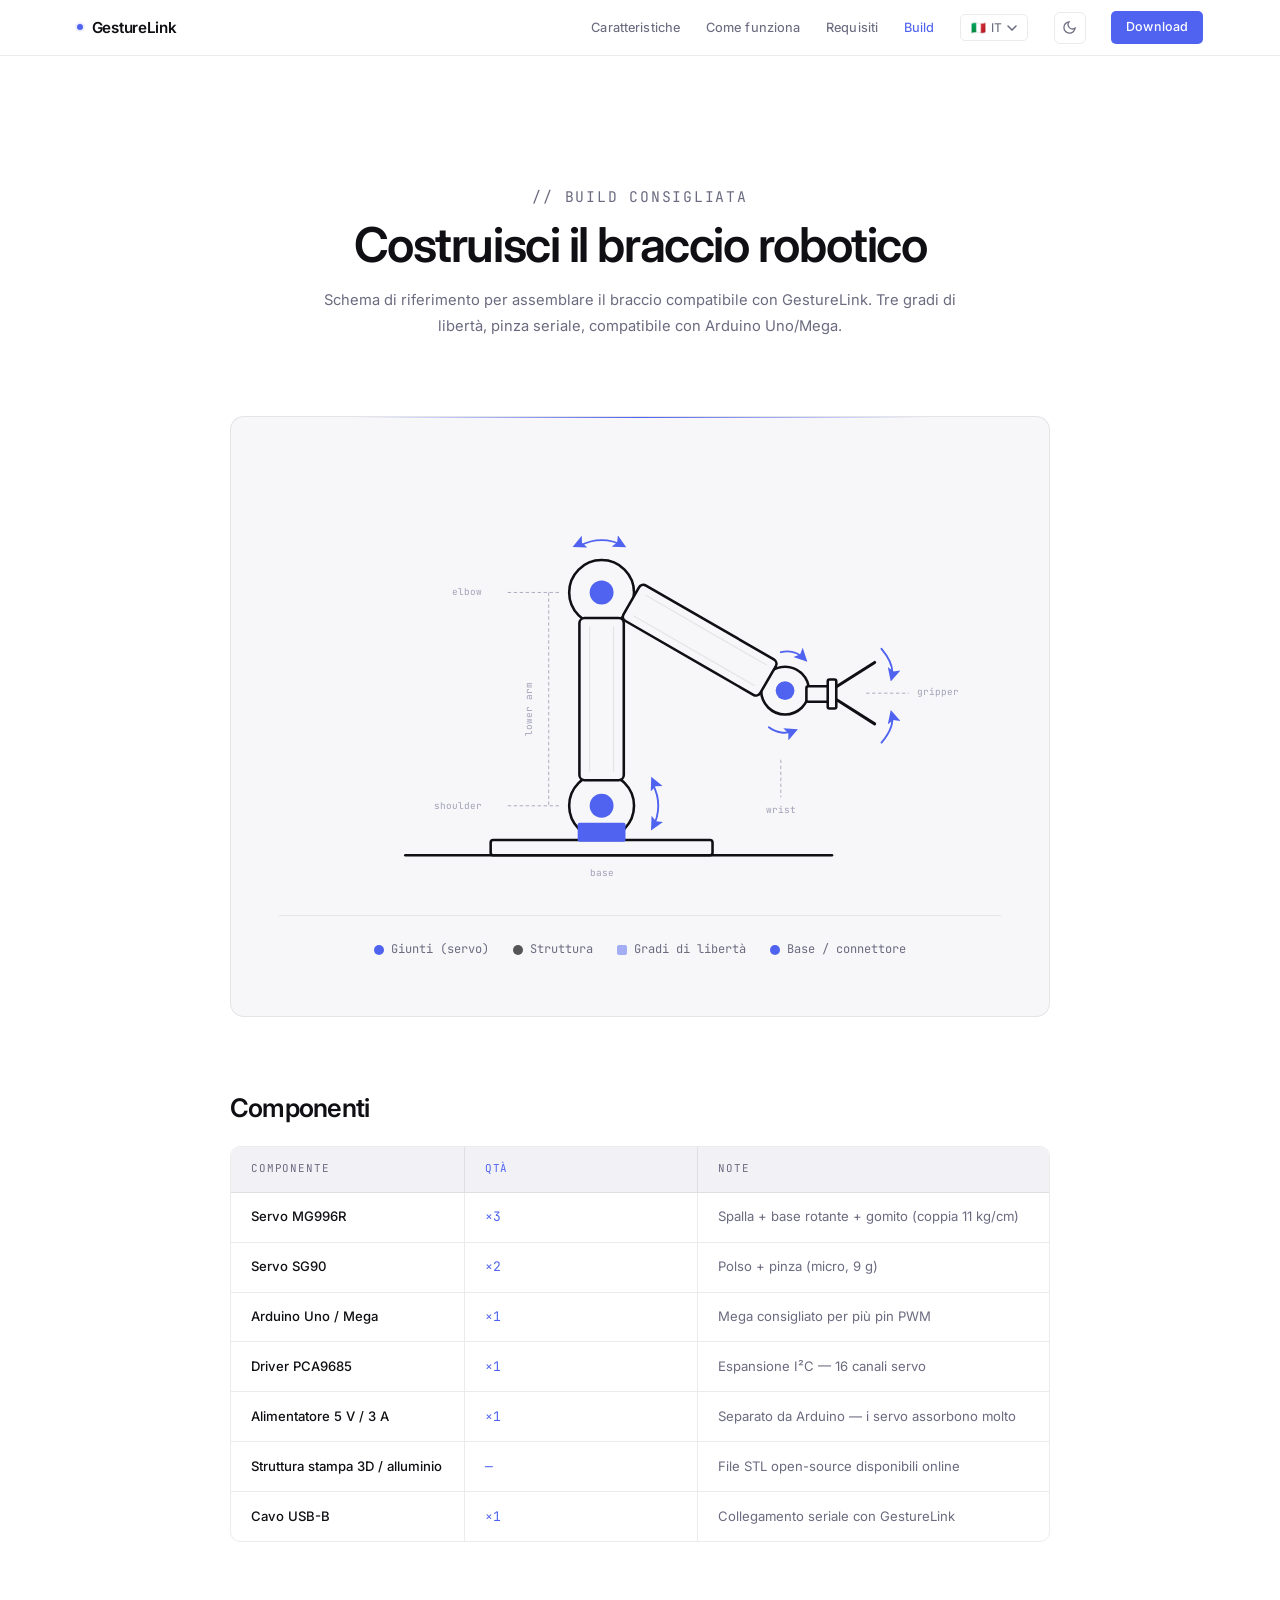
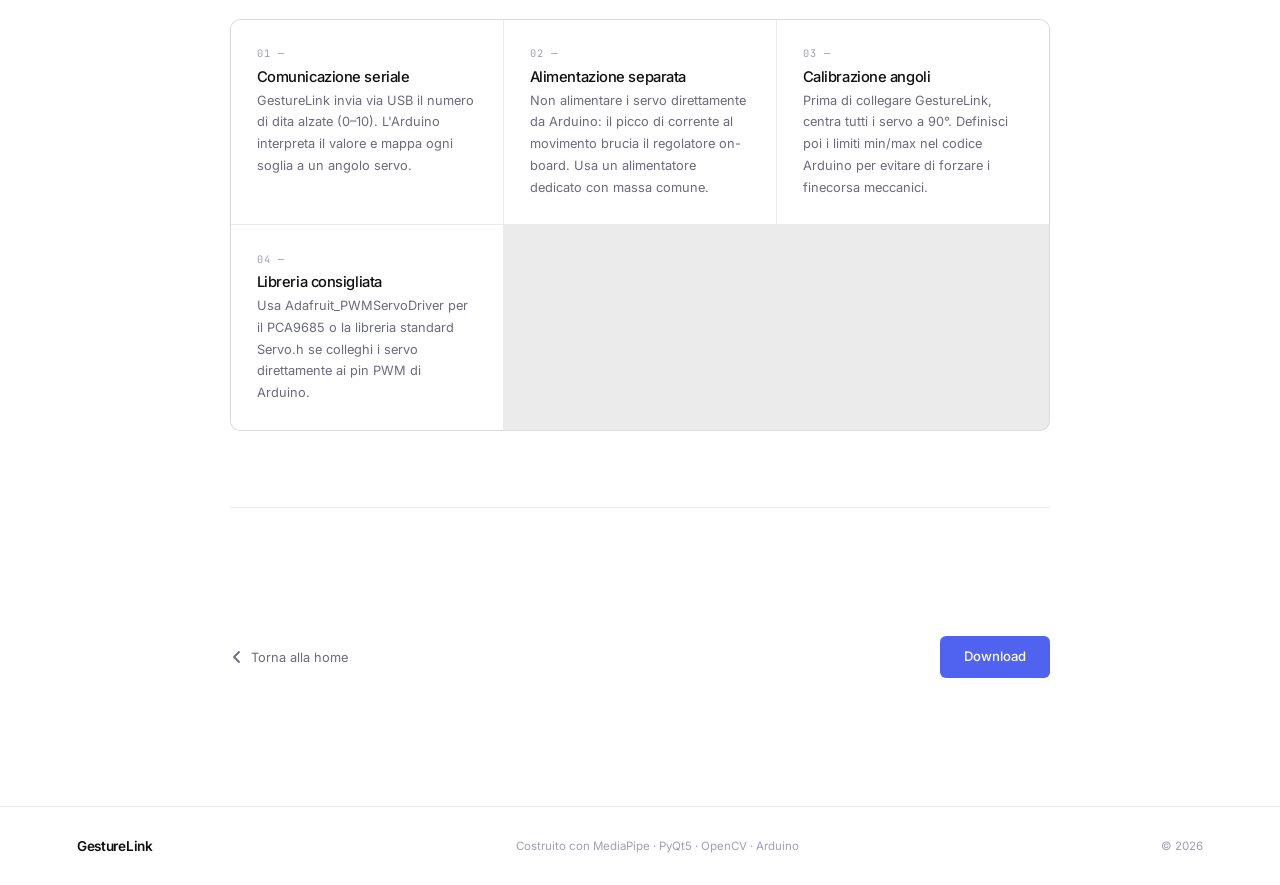
==== build.html @ c95e3bbd ""Build" section added Added a new "Build" section where you can find the recommended build for the r" ====
<!DOCTYPE html>
<html lang="it">

<head>
    <meta charset="UTF-8">
    <meta name="viewport" content="width=device-width, initial-scale=1.0">
    <title>GestureLink — Build</title>
    <link rel="preconnect" href="https://fonts.googleapis.com">
    <link
        href="https://fonts.googleapis.com/css2?family=Inter:wght@400;450;500;600&family=JetBrains+Mono:wght@300;400&display=swap"
        rel="stylesheet">
    <link rel="stylesheet" href="style.css">
    <style>
        /* ── BUILD PAGE EXTRAS ───────────────────────────────────── */
        .build-hero {
            min-height: calc(100svh - 56px);
            margin-top: 56px;
            padding: var(--sy) var(--px);
            display: flex;
            flex-direction: column;
            align-items: center;
            gap: clamp(3rem, 6vw, 5rem);
        }

        .build-header {
            text-align: center;
            max-width: 640px;
        }

        .build-header .section-label {
            margin-bottom: .6rem;
        }

        .build-header h1 {
            font-size: clamp(1.9rem, 4vw, 3rem);
            margin-bottom: 1rem;
            animation: up .6s ease both;
        }

        .build-header p {
            font-size: clamp(.82rem, 1.6vw, .92rem);
            color: var(--text-2);
            animation: up .6s .1s ease both;
        }

        /* ── DIAGRAM WRAPPER ────────────────────────────────────── */
        .diagram-wrap {
            width: 100%;
            max-width: 820px;
            border: 1px solid var(--line);
            border-radius: 14px;
            background: var(--bg-raised);
            padding: clamp(2rem, 5vw, 3.5rem) clamp(1.5rem, 4vw, 3rem);
            display: flex;
            flex-direction: column;
            align-items: center;
            gap: 2rem;
            animation: up .6s .15s ease both;
            transition: background .25s ease, border-color .25s ease;
            position: relative;
            overflow: hidden;
        }

        .diagram-wrap::before {
            content: '';
            position: absolute;
            top: 0;
            left: 15%;
            right: 15%;
            height: 1px;
            background: linear-gradient(90deg, transparent, var(--accent), transparent);
        }

        .diagram-wrap svg {
            width: 100%;
            max-width: 640px;
            height: auto;
        }

        /* ── LEGEND ─────────────────────────────────────────────── */
        .legend {
            display: flex;
            flex-wrap: wrap;
            justify-content: center;
            gap: .6rem 1.5rem;
            padding-top: 1.5rem;
            border-top: 1px solid var(--line);
            width: 100%;
        }

        .legend-item {
            display: flex;
            align-items: center;
            gap: 7px;
            font-size: .75rem;
            color: var(--text-2);
            font-family: var(--mono);
        }

        .legend-dot {
            width: 10px;
            height: 10px;
            border-radius: 50%;
            flex-shrink: 0;
        }

        /* ── SPECS TABLE ────────────────────────────────────────── */
        .build-specs {
            width: 100%;
            max-width: 820px;
            animation: up .6s .25s ease both;
        }

        .build-specs h2 {
            font-size: clamp(1.2rem, 2.5vw, 1.6rem);
            margin-bottom: 1.5rem;
        }

        .build-table {
            width: 100%;
            border: 1px solid var(--line);
            border-radius: 10px;
            overflow: hidden;
        }

        .build-row {
            display: grid;
            grid-template-columns: 1fr 1fr 1.5fr;
            border-bottom: 1px solid var(--line);
            font-size: .82rem;
            transition: background .15s;
        }

        .build-row:last-child {
            border-bottom: none;
        }

        .build-row:hover {
            background: var(--island);
        }

        .build-row.header {
            background: var(--island);
            font-family: var(--mono);
            font-size: .68rem;
            letter-spacing: .08em;
            text-transform: uppercase;
            color: var(--text-3);
        }

        .build-row.header:hover {
            background: var(--island);
        }

        .build-cell {
            padding: .85rem 1.25rem;
            border-right: 1px solid var(--line);
            color: var(--text-2);
        }

        .build-cell:last-child {
            border-right: none;
        }

        .build-cell.part {
            color: var(--text);
            font-weight: 500;
        }

        .build-cell.qty {
            color: var(--accent);
            font-family: var(--mono);
        }

        /* ── NOTES ──────────────────────────────────────────────── */
        .build-notes {
            width: 100%;
            max-width: 820px;
            display: grid;
            grid-template-columns: repeat(auto-fit, minmax(min(100%, 240px), 1fr));
            gap: 1px;
            border: 1px solid var(--line);
            border-radius: 10px;
            overflow: hidden;
            background: var(--line);
            animation: up .6s .35s ease both;
        }

        .note-card {
            background: var(--bg);
            padding: clamp(1.2rem, 3vw, 1.6rem);
            transition: background .18s;
        }

        .note-card:hover {
            background: var(--bg-raised);
        }

        .note-num {
            font-family: var(--mono);
            font-size: .65rem;
            letter-spacing: .1em;
            color: var(--text-3);
            margin-bottom: .4rem;
        }

        .note-card h3 {
            font-size: .92rem;
            font-weight: 500;
            margin-bottom: .3rem;
        }

        .note-card p {
            font-size: .8rem;
            color: var(--text-2);
            line-height: 1.7;
        }

        /* ── BACK LINK ───────────────────────────────────────────── */
        .back-bar {
            width: 100%;
            max-width: 820px;
            padding-top: var(--sy);
            border-top: 1px solid var(--line);
            display: flex;
            justify-content: space-between;
            align-items: center;
            flex-wrap: wrap;
            gap: .75rem;
        }

        .back-link {
            display: inline-flex;
            align-items: center;
            gap: 7px;
            color: var(--text-2);
            text-decoration: none;
            font-size: .8rem;
            transition: color .18s;
        }

        .back-link:hover {
            color: var(--accent);
        }

        @media (max-width: 480px) {
            .build-row {
                grid-template-columns: 1fr 1fr;
            }

            .build-cell.notes {
                display: none;
            }

            .build-row.header .build-cell.notes {
                display: none;
            }
        }
    </style>
</head>

<body>

    <!-- NAV (identica all'index) -->
    <nav>
        <a href="index.html" class="nav-logo">
            <span class="dot"></span>
            GestureLink
        </a>
        <ul class="nav-links">
            <li class="hide-mobile"><a href="index.html#features" data-i18n="nav_features">Caratteristiche</a></li>
            <li class="hide-mobile"><a href="index.html#how" data-i18n="nav_how">Come funziona</a></li>
            <li class="hide-mobile"><a href="index.html#specs" data-i18n="nav_specs">Requisiti</a></li>
            <li class="hide-mobile"><a href="build.html" class="active-page" data-i18n="nav_build">Build</a></li>
            <li>
                <div class="lang-switcher" id="langSwitcher">
                    <button class="lang-btn" id="langBtn" aria-haspopup="listbox" aria-expanded="false">
                        <span class="lang-flag" id="langFlag">🇮🇹</span>
                        <span class="lang-label" id="langLabel">IT</span>
                        <svg class="lang-chevron" width="10" height="6" viewBox="0 0 10 6" fill="none">
                            <path d="M1 1l4 4 4-4" stroke="currentColor" stroke-width="1.5" stroke-linecap="round" />
                        </svg>
                    </button>
                    <ul class="lang-dropdown" id="langDropdown" role="listbox">
                        <li class="lang-option active" data-lang="it" role="option"><span>🇮🇹</span> Italiano</li>
                        <li class="lang-option" data-lang="en" role="option"><span>🇬🇧</span> English</li>
                    </ul>
                </div>
            </li>
            <li>
                <button class="theme-toggle" id="themeToggle" aria-label="Toggle theme">
                    <svg class="icon-sun" width="15" height="15" viewBox="0 0 24 24" fill="none" stroke="currentColor"
                        stroke-width="2" stroke-linecap="round">
                        <circle cx="12" cy="12" r="4" />
                        <line x1="12" y1="2" x2="12" y2="5" />
                        <line x1="12" y1="19" x2="12" y2="22" />
                        <line x1="4.22" y1="4.22" x2="6.34" y2="6.34" />
                        <line x1="17.66" y1="17.66" x2="19.78" y2="19.78" />
                        <line x1="2" y1="12" x2="5" y2="12" />
                        <line x1="19" y1="12" x2="22" y2="12" />
                        <line x1="4.22" y1="19.78" x2="6.34" y2="17.66" />
                        <line x1="17.66" y1="6.34" x2="19.78" y2="4.22" />
                    </svg>
                    <svg class="icon-moon" width="15" height="15" viewBox="0 0 24 24" fill="none" stroke="currentColor"
                        stroke-width="2" stroke-linecap="round">
                        <path d="M21 12.79A9 9 0 1 1 11.21 3a7 7 0 0 0 9.79 9.79z" />
                    </svg>
                </button>
            </li>
            <li><a href="index.html#download" class="nav-cta" data-i18n="nav_download">Download</a></li>
        </ul>
    </nav>

    <main class="build-hero">

        <!-- HEADER -->
        <div class="build-header reveal">
            <p class="section-label" data-i18n="build_label">// Build consigliata</p>
            <h1 data-i18n="build_title">Costruisci il braccio robotico</h1>
            <p data-i18n="build_sub">Schema di riferimento per assemblare il braccio compatibile con GestureLink. Tre
                gradi di libertà, pinza seriale, compatibile con Arduino Uno/Mega.</p>
        </div>

        <!-- DIAGRAM -->
        <div class="diagram-wrap reveal">

            <!-- SVG del braccio robotico riadattato ai colori del sito -->
            <svg viewBox="0 0 750 480" fill="none" xmlns="http://www.w3.org/2000/svg" aria-label="Schema braccio robotico">

                <!-- Variabili colore via CSS currentColor -->
                <style>
                    .arm-stroke {
                        stroke: var(--text);
                        stroke-width: 3;
                        fill: var(--bg-raised);
                    }

                    .arm-fill {
                        fill: var(--bg);
                    }

                    .joint-fill {
                        fill: var(--accent);
                    }

                    .joint-ring {
                        stroke: var(--text);
                        stroke-width: 3;
                        fill: none;
                    }

                    .arrow-stroke {
                        stroke: var(--accent);
                        stroke-width: 2.2;
                        fill: none;
                        stroke-linecap: round;
                        marker-end: url(#arr);
                    }

                    .base-fill {
                        fill: var(--accent);
                    }

                    .dim-line {
                        stroke: var(--text-3);
                        stroke-width: 1;
                        stroke-dasharray: 4 3;
                    }

                    .dim-label {
                        fill: var(--text-3);
                        font-family: var(--mono, monospace);
                        font-size: 11px;
                    }
                </style>

                <!-- Arrow marker -->
                <defs>
                    <marker id="arr" markerWidth="7" markerHeight="7" refX="5" refY="3.5" orient="auto">
                        <path d="M0,0 L7,3.5 L0,7 L1.5,3.5 Z" fill="var(--accent)" />
                    </marker>
                </defs>

                <!-- ── LOWER JOINT (shoulder) ── -->
                <circle cx="330" cy="390" r="38" class="joint-ring" />
                <circle cx="330" cy="390" r="14" class="joint-fill" />

                 <!-- ── UPPER JOINT (elbow) ── -->
                <circle cx="330" cy="140" r="38" class="joint-ring" />
                <circle cx="330" cy="140" r="14" class="joint-fill" />

                <!-- ── LOWER ARM (vertical) ── -->
                <!-- main body -->
                <rect x="304" y="170" width="52" height="190" rx="6" class="arm-stroke" />
                <!-- inner detail lines -->
                <line x1="316" y1="180" x2="316" y2="350" stroke="var(--line)" stroke-width="1.5" />
                <line x1="344" y1="180" x2="344" y2="350" stroke="var(--line)" stroke-width="1.5" />

                <!-- ── WRIST JOINT ── -->
                <circle cx="545" cy="255" r="28" class="joint-ring" />
                <circle cx="545" cy="255" r="11" class="joint-fill" />

                <!-- ── UPPER ARM (diagonal) ── -->
                <!-- rotated rectangular arm from elbow to wrist -->
                <g transform="rotate(30, 330, 200)">
                    <!-- main body -->
                    <rect x="335" y="115" width="185" height="48" rx="6" class="arm-stroke" />
                    <!-- inner detail lines -->
                    <line x1="346" y1="125" x2="510" y2="125" stroke="var(--line)" stroke-width="1.5" />
                    <line x1="346" y1="153" x2="510" y2="153" stroke="var(--line)" stroke-width="1.5" />
                </g>

                <!-- ── GRIPPER CONNECTOR ── -->
                <rect x="570" y="250" width="32" height="18" rx="2" class="arm-stroke" />
                <!-- grip pivot bar -->
                <rect x="595" y="242" width="10" height="34" rx="2" class="arm-stroke" />

                <!-- ── GRIPPER ── -->
                <!-- top finger -->
                <path d="M606,250 L650,222" stroke="var(--text)" stroke-width="3.5" stroke-linecap="round" fill="none" />
                <!-- bottom finger -->
                <path d="M606,266 L650,294" stroke="var(--text)" stroke-width="3.5" stroke-linecap="round" fill="none" />

                <!-- ── BASE PLATFORM ── -->
                <rect x="200" y="430" width="260" height="18" rx="3" class="arm-stroke" />
                <line x1="100" y1="448" x2="600" y2="448" stroke="var(--text)" stroke-width="3"
                    stroke-linecap="round" />
                <!-- base connector block -->
                <rect x="302" y="410" width="56" height="22" rx="2" class="base-fill" />



                <!-- ── ROTATION ARROWS ── -->
                <!-- shoulder rotation arc -->
                <path d="M305,390 A52,52 0 0,1 355,390" class="arrow-stroke" transform="translate(60,0) rotate(90 330 390)" />
                <path d="M305,388 A52,52 0 0,0 300,390" class="arrow-stroke" transform="translate(60,0) rotate(90 330 390)" />

                <!-- elbow rotation arc -->
                <path d="M305,185 A52,52 0 0,1 355,185" class="arrow-stroke" transform="translate(0,-100)" />
                <path d="M305,183 A52,52 0 0,0 300,185" class="arrow-stroke" transform="translate(0,-100)" />

                <!-- wrist rotation arcs -->
                <path d="M480,260 A30,30 0 0,1 508,268" class="arrow-stroke" transform="translate(60,-50)" />
                <path d="M476,318 A30,30 0 0,0 506,322" class="arrow-stroke" transform="translate(50,-20)" />

                <!-- gripper open/close arrow -->
                <path d="M598,246 Q614,265 610,280" class="arrow-stroke" transform="translate(60,-40)" />
                <path d="M598,346 Q614,327 610,312" class="arrow-stroke" transform="translate(60,-30)" />



                <!-- ── DIMENSION LABELS ── -->
                <!-- lower arm height -->
                <line x1="268" y1="140" x2="268" y2="390" class="dim-line" />
                <text x="270" y="298" class="dim-label" text-anchor="middle" transform="rotate(-90,248,298)">lower arm</text>

                <!-- label: shoulder joint -->
                <line x1="220" y1="390" x2="280" y2="390" class="dim-line" />
                <text x="190" y="394" class="dim-label" text-anchor="end">shoulder</text>

                <!-- label: elbow joint -->
                <line x1="220" y1="140" x2="280" y2="140" class="dim-line" />
                <text x="190" y="143" class="dim-label" text-anchor="end">elbow</text>

                <!-- label: wrist joint -->
                <line x1="540" y1="336" x2="540" y2="380" class="dim-line" />
                <text x="540" y="398" class="dim-label" text-anchor="middle">wrist</text>

                <!-- label: gripper -->
                <line x1="640" y1="258" x2="690" y2="258" class="dim-line" />
                <text x="700" y="260" class="dim-label">gripper</text>

                <!-- label: base -->
                <text x="330" y="472" class="dim-label" text-anchor="middle">base</text>

            </svg>

            <!-- LEGEND -->
            <div class="legend">
                <div class="legend-item">
                    <span class="legend-dot" style="background:var(--accent)"></span>
                    <span data-i18n="leg_joints">Giunti (servo)</span>
                </div>
                <div class="legend-item">
                    <span class="legend-dot" style="background:var(--text); opacity:.7"></span>
                    <span data-i18n="leg_struct">Struttura</span>
                </div>
                <div class="legend-item">
                    <span class="legend-dot" style="background:var(--accent); opacity:.5; border-radius:2px"></span>
                    <span data-i18n="leg_arrows">Gradi di libertà</span>
                </div>
                <div class="legend-item">
                    <span class="legend-dot" style="background:var(--accent)"></span>
                    <span data-i18n="leg_base">Base / connettore</span>
                </div>
            </div>
        </div>

        <!-- COMPONENTS TABLE -->
        <div class="build-specs reveal">
            <h2 data-i18n="bom_title">Componenti</h2>
            <div class="build-table">
                <div class="build-row header">
                    <div class="build-cell" data-i18n="bom_h_part">Componente</div>
                    <div class="build-cell qty" data-i18n="bom_h_qty">Qtà</div>
                    <div class="build-cell notes" data-i18n="bom_h_note">Note</div>
                </div>
                <div class="build-row">
                    <div class="build-cell part" data-i18n="bom_1_p">Servo MG996R</div>
                    <div class="build-cell qty">×3</div>
                    <div class="build-cell notes" data-i18n="bom_1_n">Spalla e base rotante + gomito (coppia 11 kg/cm)</div>
                </div>
                <div class="build-row">
                    <div class="build-cell part" data-i18n="bom_2_p">Servo SG90</div>
                    <div class="build-cell qty">×2</div>
                    <div class="build-cell notes" data-i18n="bom_2_n">Polso + pinza (micro, 9 g)</div>
                </div>
                <div class="build-row">
                    <div class="build-cell part">Arduino Uno / Mega</div>
                    <div class="build-cell qty">×1</div>
                    <div class="build-cell notes" data-i18n="bom_3_n">Mega consigliato per più pin PWM</div>
                </div>
                <div class="build-row">
                    <div class="build-cell part" data-i18n="bom_4_p">Driver PCA9685</div>
                    <div class="build-cell qty">×1</div>
                    <div class="build-cell notes" data-i18n="bom_4_n">Espansione I²C — 16 canali servo</div>
                </div>
                <div class="build-row">
                    <div class="build-cell part" data-i18n="bom_5_p">Alimentatore 5 V / 3 A</div>
                    <div class="build-cell qty">×1</div>
                    <div class="build-cell notes" data-i18n="bom_5_n">Separato da Arduino — i servo assorbono molto
                    </div>
                </div>
                <div class="build-row">
                    <div class="build-cell part" data-i18n="bom_6_p">Struttura stampa 3D / alluminio</div>
                    <div class="build-cell qty">—</div>
                    <div class="build-cell notes" data-i18n="bom_6_n">File STL open-source disponibili online</div>
                </div>
                <div class="build-row">
                    <div class="build-cell part" data-i18n="bom_7_p">Cavo USB-B</div>
                    <div class="build-cell qty">×1</div>
                    <div class="build-cell notes" data-i18n="bom_7_n">Collegamento seriale con GestureLink</div>
                </div>
            </div>
        </div>

        <!-- NOTES CARDS -->
        <div class="build-notes reveal">
            <div class="note-card">
                <div class="note-num">01 —</div>
                <h3 data-i18n="note1_h">Comunicazione seriale</h3>
                <p data-i18n="note1_p">GestureLink invia via USB il numero di dita alzate (0–10). L'Arduino interpreta
                    il valore e mappa ogni soglia a un angolo servo.</p>
            </div>
            <div class="note-card">
                <div class="note-num">02 —</div>
                <h3 data-i18n="note2_h">Alimentazione separata</h3>
                <p data-i18n="note2_p">Non alimentare i servo direttamente da Arduino: il picco di corrente al movimento
                    brucia il regolatore on-board. Usa un alimentatore dedicato con massa comune.</p>
            </div>
            <div class="note-card">
                <div class="note-num">03 —</div>
                <h3 data-i18n="note3_h">Calibrazione angoli</h3>
                <p data-i18n="note3_p">Prima di collegare GestureLink, centra tutti i servo a 90°. Definisci poi i
                    limiti min/max nel codice Arduino per evitare di forzare i finecorsa meccanici.</p>
            </div>
            <div class="note-card">
                <div class="note-num">04 —</div>
                <h3 data-i18n="note4_h">Libreria consigliata</h3>
                <p data-i18n="note4_p">Usa <code>Adafruit_PWMServoDriver</code> per il PCA9685 o la libreria standard
                    <code>Servo.h</code> se colleghi i servo direttamente ai pin PWM di Arduino.</p>
            </div>
        </div>

        <!-- BACK -->
        <div class="back-bar reveal">
            <a href="index.html" class="back-link">
                <svg width="14" height="14" viewBox="0 0 14 14" fill="none">
                    <path d="M9 2L4 7l5 5" stroke="currentColor" stroke-width="1.8" stroke-linecap="round"
                        stroke-linejoin="round" />
                </svg>
                <span data-i18n="back_home">Torna alla home</span>
            </a>
            <a href="index.html#download" class="btn-primary" data-i18n="nav_download">Download</a>
        </div>

    </main>

    <footer>
        <span class="footer-logo">GestureLink</span>
        <p data-i18n="footer_built">Costruito con MediaPipe · PyQt5 · OpenCV · Arduino</p>
        <p>© 2026</p>
    </footer>

    <script src="main.js" defer></script>
    <script>
        // Highlight active nav link
        document.querySelectorAll('.nav-links a').forEach(a => {
            if (a.href === location.href) a.style.color = 'var(--accent)';
        });
    </script>
</body>

</html>
---- style.css ----
/* ── RESET ───────────────────────────────────────────────── */
*, *::before, *::after { box-sizing: border-box; margin: 0; padding: 0; }

/* ── LIGHT TOKENS (default) ─────────────────────────────── */
:root {
  --bg:         #ffffff;
  --bg-raised:  #f7f7f9;
  --bg-subtle:  #f0f0f4;
  --line:       rgba(0,0,0,0.08);
  --accent:     #4f63f0;
  --accent-dim: rgba(79,99,240,0.1);
  --text:       #0f0f14;
  --text-2:     #6b6b80;
  --text-3:     #a0a0b8;
  --cyan:       #0ea5e9;
  --nav-bg:     rgba(255,255,255,0.92);
  --island:     #f2f2f6;
  --island-2:   #eaeaf0;
  --px:         clamp(1.5rem, 6vw, 7rem);
  --sy:         clamp(5rem, 10vw, 8rem);
  --sans:       'Inter', system-ui, sans-serif;
  --mono:       'JetBrains Mono', monospace;
  color-scheme: light;
}

/* ── DARK TOKENS ─────────────────────────────────────────── */
[data-theme="dark"] {
  --bg:         #08080f;
  --bg-raised:  #0e0e18;
  --bg-subtle:  #111120;
  --line:       rgba(255,255,255,0.07);
  --accent:     #5b6ef5;
  --accent-dim: rgba(91,110,245,0.12);
  --text:       #f0f0f5;
  --text-2:     #9090a8;
  --text-3:     #505068;
  --cyan:       #38bdf8;
  --nav-bg:     rgba(8,8,15,0.92);
  --island:     #0e0e1c;
  --island-2:   #131326;
  color-scheme: dark;
}

/* ── BASE ───────────────────────────────────────────────── */
html { scroll-behavior: smooth; }

body {
  background: var(--bg);
  color: var(--text);
  font-family: var(--sans);
  font-size: clamp(14px, 1.4vw, 15px);
  line-height: 1.65;
  -webkit-font-smoothing: antialiased;
  overflow-x: hidden;
  transition: background .25s ease, color .25s ease;
}

section { position: relative; z-index: 1; }

/* ── TYPOGRAPHY ─────────────────────────────────────────── */
h1, h2, h3 { font-weight: 600; letter-spacing: -0.03em; line-height: 1.1; color: var(--text); }
h1 { font-size: clamp(2.6rem, 8vw, 5.5rem); }
h2 { font-size: clamp(1.7rem, 3.5vw, 2.6rem); margin-bottom: 2.5rem; }
h3 { font-size: 1rem; font-weight: 500; margin-bottom: .35rem; }
p  { color: var(--text-2); line-height: 1.75; }

/* ── NAV ────────────────────────────────────────────────── */
nav {
  position: fixed;
  top: 0; left: 0; right: 0;
  z-index: 100;
  height: 56px;
  display: flex;
  align-items: center;
  justify-content: space-between;
  padding: 0 var(--px);
  background: var(--nav-bg);
  backdrop-filter: blur(20px);
  border-bottom: 1px solid var(--line);
  transition: background .25s ease, border-color .25s ease;
}

.nav-logo {
  font-size: .95rem;
  font-weight: 600;
  letter-spacing: -0.02em;
  color: var(--text);
  text-decoration: none;
  display: flex;
  align-items: center;
  gap: 9px;
}

.nav-logo .dot {
  width: 6px; height: 6px;
  border-radius: 50%;
  background: var(--accent);
  box-shadow: 0 0 0 2px var(--accent-dim);
  animation: breathe 3s ease-in-out infinite;
}

@keyframes breathe {
  0%,100% { box-shadow: 0 0 0 2px var(--accent-dim); }
  50%      { box-shadow: 0 0 0 5px transparent; }
}

.nav-links {
  display: flex;
  align-items: center;
  gap: clamp(.5rem, 2vw, 1.75rem);
  list-style: none;
}

.nav-links > li { display: flex; align-items: center; }

.nav-links a {
  color: var(--text-2);
  text-decoration: none;
  font-size: .8rem;
  font-weight: 450;
  letter-spacing: .01em;
  transition: color .18s;
}

.nav-links a:hover { color: var(--text); }

.nav-cta {
  background: var(--accent) !important;
  color: #fff !important;
  padding: 6px 15px;
  border-radius: 5px;
  font-size: .78rem !important;
  font-weight: 500 !important;
  transition: opacity .18s !important;
}

.nav-cta:hover { opacity: .82; }

@media (max-width: 580px) { .hide-mobile { display: none; } }

/* ── THEME TOGGLE ────────────────────────────────────────── */
.theme-toggle {
  display: flex;
  align-items: center;
  justify-content: center;
  width: 32px; height: 32px;
  border: 1px solid var(--line);
  border-radius: 6px;
  background: transparent;
  color: var(--text-2);
  cursor: pointer;
  transition: border-color .18s, color .18s, background .18s;
  flex-shrink: 0;
}

.theme-toggle:hover { border-color: var(--accent); color: var(--accent); background: var(--accent-dim); }

/* show sun in dark mode, moon in light mode */
:root .icon-sun     { display: none; }
:root .icon-moon    { display: block; }
[data-theme="dark"] .icon-sun  { display: block; }
[data-theme="dark"] .icon-moon { display: none; }

/* ── LANG SWITCHER ──────────────────────────────────────── */
.lang-switcher { position: relative; }

.lang-btn {
  display: flex;
  align-items: center;
  gap: 5px;
  background: transparent;
  border: 1px solid var(--line);
  border-radius: 5px;
  padding: 5px 10px;
  color: var(--text-2);
  font-family: var(--sans);
  font-size: .75rem;
  font-weight: 450;
  cursor: pointer;
  transition: border-color .18s, color .18s;
  white-space: nowrap;
}

.lang-btn:hover { border-color: var(--accent); color: var(--text); }
.lang-chevron { transition: transform .18s; }
.lang-btn[aria-expanded="true"] .lang-chevron { transform: rotate(180deg); }

.lang-dropdown {
  position: absolute;
  top: calc(100% + 6px);
  right: 0;
  background: var(--bg);
  border: 1px solid var(--line);
  border-radius: 7px;
  list-style: none;
  min-width: 128px;
  overflow: hidden;
  opacity: 0;
  pointer-events: none;
  transform: translateY(-4px);
  transition: opacity .15s, transform .15s;
  z-index: 200;
  box-shadow: 0 4px 24px rgba(0,0,0,0.08);
}

.lang-dropdown.open { opacity: 1; pointer-events: auto; transform: translateY(0); }

.lang-option {
  display: flex;
  align-items: center;
  gap: 8px;
  padding: 9px 14px;
  font-size: .8rem;
  color: var(--text-2);
  cursor: pointer;
  transition: background .12s, color .12s;
}

.lang-option:hover { background: var(--bg-raised); color: var(--text); }
.lang-option.active { color: var(--accent); }

/* ── HERO ───────────────────────────────────────────────── */
#hero {
  min-height: 100svh;
  display: flex;
  flex-direction: column;
  align-items: center;
  justify-content: center;
  text-align: center;
  padding: calc(56px + 4rem) var(--px) 4rem;
  overflow: hidden;
}

#hero::before {
  content: '';
  position: absolute;
  inset: 0;
  background: radial-gradient(ellipse 70% 50% at 50% 40%, var(--accent-dim) 0%, transparent 70%);
  pointer-events: none;
  transition: background .25s ease;
}

.hero-glow { display: none; }

.hero-tag {
  display: inline-flex;
  align-items: center;
  gap: 7px;
  border: 1px solid var(--line);
  border-radius: 100px;
  padding: 4px 13px;
  font-size: .72rem;
  letter-spacing: .06em;
  text-transform: uppercase;
  color: var(--text-3);
  margin-bottom: 1.75rem;
  animation: up .6s ease both;
}

.hero-tag::before {
  content: '';
  width: 5px; height: 5px;
  border-radius: 50%;
  background: var(--accent);
  flex-shrink: 0;
}

h1 { animation: up .6s .08s ease both; }

h1 .gradient {
  background: linear-gradient(95deg, var(--accent) 0%, var(--cyan) 100%);
  -webkit-background-clip: text;
  -webkit-text-fill-color: transparent;
  background-clip: text;
}

.hero-sub {
  max-width: 460px;
  font-size: clamp(.82rem, 1.6vw, .92rem);
  margin: 1.25rem auto 2.25rem;
  color: var(--text-2);
  animation: up .6s .16s ease both;
}

.hero-btns {
  display: flex;
  gap: .65rem;
  justify-content: center;
  flex-wrap: wrap;
  animation: up .6s .24s ease both;
}

.btn-primary {
  background: var(--accent);
  color: #fff;
  padding: 10px 24px;
  border-radius: 6px;
  text-decoration: none;
  font-size: .82rem;
  font-weight: 500;
  border: none;
  cursor: pointer;
  font-family: var(--sans);
  transition: opacity .18s, transform .14s;
}

.btn-primary:hover { opacity: .82; transform: translateY(-1px); }

.btn-ghost {
  background: transparent;
  color: var(--text-2);
  padding: 10px 24px;
  border-radius: 6px;
  text-decoration: none;
  font-size: .82rem;
  font-weight: 450;
  border: 1px solid var(--line);
  font-family: var(--sans);
  transition: color .18s, border-color .18s, transform .14s;
}

.btn-ghost:hover { color: var(--text); border-color: var(--accent); transform: translateY(-1px); }

.hero-hand {
  margin-top: clamp(3rem, 7vw, 5rem);
  animation: up .6s .36s ease both;
}

.hero-hand svg {
  width: clamp(140px, 35vw, 220px);
  height: auto;
  opacity: .9;
  filter: drop-shadow(0 0 20px var(--accent-dim));
}

/* In light mode, make the white skeleton strokes dark */
:root .hero-hand .bone-stroke { stroke: rgba(0,0,0,0.15); }
[data-theme="dark"] .hero-hand .bone-stroke { stroke: rgba(255,255,255,0.2); }

/* ── SHARED ─────────────────────────────────────────────── */
.section-label {
  font-size: .68rem;
  font-family: var(--mono);
  letter-spacing: .12em;
  text-transform: uppercase;
  color: var(--text-3);
  margin-bottom: .6rem;
}

/* ── FEATURES ───────────────────────────────────────────── */
#features {
  padding: var(--sy) var(--px);
  border-top: 1px solid var(--line);
}

.features-grid {
  display: grid;
  grid-template-columns: repeat(auto-fit, minmax(min(100%, 260px), 1fr));
  border: 1px solid var(--line);
  border-radius: 10px;
  overflow: hidden;
  background: var(--island);
}

.feature-card {
  padding: clamp(1.5rem, 3.5vw, 2rem);
  background: var(--bg);
  border-right: 1px solid var(--line);
  border-bottom: 1px solid var(--line);
  transition: background .18s;
}

.feature-card:hover { background: var(--island); }
.feature-icon { font-size: 1.15rem; margin-bottom: .9rem; display: block; }
.feature-card p { font-size: .82rem; color: var(--text-2); margin-top: .25rem; }

/* ── HOW IT WORKS ───────────────────────────────────────── */
#how {
  padding: var(--sy) var(--px);
  background: var(--island);
  border-top: 1px solid var(--line);
  border-bottom: 1px solid var(--line);
  transition: background .25s ease;
}

.steps {
  display: grid;
  grid-template-columns: repeat(auto-fit, minmax(min(100%, 190px), 1fr));
  gap: clamp(2rem, 4vw, 3rem);
  margin-top: 3rem;
}

.step { display: flex; flex-direction: column; gap: .5rem; }

.step-num {
  font-family: var(--mono);
  font-size: .65rem;
  letter-spacing: .1em;
  color: var(--text-3);
}

.step h3 { font-size: .95rem; font-weight: 500; }
.step p  { font-size: .82rem; color: var(--text-2); margin-top: .15rem; }

.step-line {
  width: 24px; height: 1px;
  background: var(--accent);
  margin-top: .6rem;
  opacity: .4;
}

/* ── SPECS ──────────────────────────────────────────────── */
#specs {
  padding: var(--sy) var(--px);
  border-top: 1px solid var(--line);
}

.specs-grid {
  display: grid;
  grid-template-columns: repeat(auto-fit, minmax(min(100%, 260px), 1fr));
  border: 1px solid var(--line);
  border-radius: 10px;
  overflow: hidden;
  margin-top: 3rem;
  background: var(--island);
}

.spec-row {
  display: flex;
  justify-content: space-between;
  align-items: center;
  gap: 1.5rem;
  padding: .85rem 1.4rem;
  background: var(--bg);
  border-right: 1px solid var(--line);
  border-bottom: 1px solid var(--line);
  font-size: .82rem;
  transition: background .15s;
}

.spec-row:hover { background: var(--island); }
.spec-key { color: var(--text-2); }
.spec-val { color: var(--accent); font-weight: 500; text-align: right; white-space: nowrap; }

/* ── DOWNLOAD ───────────────────────────────────────────── */
#download {
  padding: var(--sy) var(--px);
  background: var(--island);
  border-top: 1px solid var(--line);
  text-align: center;
  transition: background .25s ease;
}

.download-box {
  max-width: 520px;
  margin: 2.5rem auto 0;
  padding: clamp(1.75rem, 5vw, 2.5rem);
  border: 1px solid var(--line);
  border-radius: 12px;
  background: var(--island-2);
  transition: background .25s ease, border-color .25s ease;
}

.download-version {
  font-family: var(--mono);
  font-size: .65rem;
  letter-spacing: .1em;
  text-transform: uppercase;
  color: var(--text-3);
  margin-bottom: .6rem;
}

.download-box h3 {
  font-size: clamp(1.3rem, 3vw, 1.55rem);
  font-weight: 600;
  margin-bottom: .4rem;
}

.download-box > p { font-size: .82rem; color: var(--text-2); margin-bottom: 1.75rem; }

.download-placeholder {
  display: inline-flex;
  align-items: center;
  gap: 7px;
  border: 1px solid var(--line);
  border-radius: 6px;
  padding: 10px 22px;
  color: var(--text-3);
  font-size: .78rem;
  font-family: var(--mono);
  cursor: not-allowed;
  user-select: none;
  background: var(--island);
}

.download-placeholder::before { content: '↓'; opacity: .4; }

.download-note {
  margin-top: 1rem;
  font-size: .7rem;
  font-family: var(--mono);
  color: var(--text-3);
}

.req-list {
  display: flex;
  justify-content: center;
  flex-wrap: wrap;
  gap: .75rem 1.25rem;
  margin-top: 1.75rem;
  padding-top: 1.5rem;
  border-top: 1px solid var(--line);
}

.req-item {
  display: flex;
  align-items: center;
  gap: 5px;
  font-size: .72rem;
  color: var(--text-3);
}

.req-item::before { content: '✓'; color: var(--accent); font-size: .65rem; font-weight: 600; }

/* ── FOOTER ─────────────────────────────────────────────── */
footer {
  padding: 1.75rem var(--px);
  border-top: 1px solid var(--line);
  display: flex;
  justify-content: space-between;
  align-items: center;
  flex-wrap: wrap;
  gap: .6rem;
}

.footer-logo { font-size: .85rem; font-weight: 600; letter-spacing: -0.02em; color: var(--text); }
footer p { font-size: .72rem; color: var(--text-3); }

/* ── ANIMATIONS ─────────────────────────────────────────── */
@keyframes up {
  from { opacity: 0; transform: translateY(16px); }
  to   { opacity: 1; transform: translateY(0); }
}

.reveal {
  opacity: 0;
  transform: translateY(20px);
  transition: opacity .55s ease, transform .55s ease;
}

.reveal.visible { opacity: 1; transform: translateY(0); }

/* ── SCROLLBAR ──────────────────────────────────────────── */
::-webkit-scrollbar { width: 4px; }
::-webkit-scrollbar-track { background: var(--bg); }
::-webkit-scrollbar-thumb { background: var(--line); border-radius: 4px; }

/* ══════════════════════════════════════════════════════════
   RESPONSIVE  —  mobile-first breakpoints
   ══════════════════════════════════════════════════════════ */

/* ── TABLET  (≤ 768px) ─────────────────────────────────── */
@media (max-width: 768px) {

  /* Tighten tokens on tablet */
  :root {
    --px: clamp(1.25rem, 5vw, 2.5rem);
    --sy: clamp(3.5rem, 8vw, 5rem);
  }

  /* Nav: reduce gap between items */
  .nav-links { gap: .6rem; }

  /* Hero: less top padding */
  #hero { padding-top: calc(56px + 2.5rem); padding-bottom: 2.5rem; }

  /* Hero subtitle: full width */
  .hero-sub { max-width: 100%; }

  /* Buttons: full width on small tablet */
  .hero-btns { flex-direction: column; align-items: center; }
  .btn-primary,
  .btn-ghost  { width: 100%; max-width: 280px; text-align: center; justify-content: center; }

  /* Features: 2 columns max on tablet */
  .features-grid {
    grid-template-columns: repeat(auto-fit, minmax(min(100%, 220px), 1fr));
  }

  /* Steps: 2 columns */
  .steps {
    grid-template-columns: 1fr 1fr;
    gap: 2rem;
  }

  /* Specs: single column */
  .specs-grid {
    grid-template-columns: 1fr;
  }
  .spec-row { border-right: none; }

  /* Download box: tighter padding */
  .download-box { padding: 1.5rem; }

  /* Footer: stack */
  footer { flex-direction: column; align-items: flex-start; gap: .4rem; }
}

/* ── MOBILE  (≤ 480px) ─────────────────────────────────── */
@media (max-width: 480px) {

  :root {
    --px: 1.1rem;
    --sy: 3rem;
  }

  /* Nav: minimal padding, keep it tight */
  nav { padding: 0 1.1rem; height: 52px; }

  /* Hide all nav text links — keep only lang + theme + cta */
  .hide-mobile { display: none !important; }

  /* Make logo slightly smaller */
  .nav-logo { font-size: .88rem; }

  /* Hero */
  #hero {
    padding-top: calc(52px + 2rem);
    padding-bottom: 2.5rem;
    min-height: 100svh;
  }

  /* Hero tag: wrap text if needed */
  .hero-tag {
    font-size: .65rem;
    padding: 4px 10px;
    text-align: center;
    white-space: normal;
    line-height: 1.4;
  }

  /* h2: more breathing room */
  h2 { margin-bottom: 1.75rem; }

  /* Hand SVG: smaller on phone */
  .hero-hand svg { width: clamp(120px, 55vw, 180px); }
  .hero-hand { margin-top: 2rem; }

  /* Features: single column */
  .features-grid { grid-template-columns: 1fr; }
  .feature-card  { border-right: none; }

  /* Steps: single column */
  .steps { grid-template-columns: 1fr; gap: 1.75rem; }

  /* Section labels: smaller */
  .section-label { font-size: .62rem; }

  /* Specs: ensure no horizontal overflow */
  .spec-row {
    flex-wrap: wrap;
    gap: .35rem;
  }
  .spec-val { text-align: left; }

  /* Download */
  .download-box { padding: 1.25rem 1rem; border-radius: 10px; }
  .download-placeholder {
    width: 100%;
    justify-content: center;
    padding: 11px 16px;
    font-size: .72rem;
  }
  .req-list { gap: .5rem 1rem; }

  /* Lang dropdown: wider on mobile */
  .lang-dropdown { min-width: 110px; right: 0; }

  /* Footer */
  footer { padding: 1.25rem 1.1rem; }
}

/* ── VERY SMALL  (≤ 360px) ─────────────────────────────── */
@media (max-width: 360px) {
  :root { --px: .9rem; }
  nav { padding: 0 .9rem; }
  .nav-cta { padding: 6px 10px; font-size: .72rem !important; }
  .lang-btn { padding: 5px 7px; font-size: .7rem; }
  footer { padding: 1rem .9rem; }
}

/* ── TOUCH: remove hover effects that look wrong on mobile ── */
@media (hover: none) {
  .feature-card:hover  { background: var(--bg); }
  .spec-row:hover      { background: var(--bg); }
  .btn-primary:hover   { transform: none; opacity: 1; }
  .btn-ghost:hover     { transform: none; }
  .lang-btn:hover      { border-color: var(--line); color: var(--text-2); }
  .theme-toggle:hover  { border-color: var(--line); color: var(--text-2); background: transparent; }
}
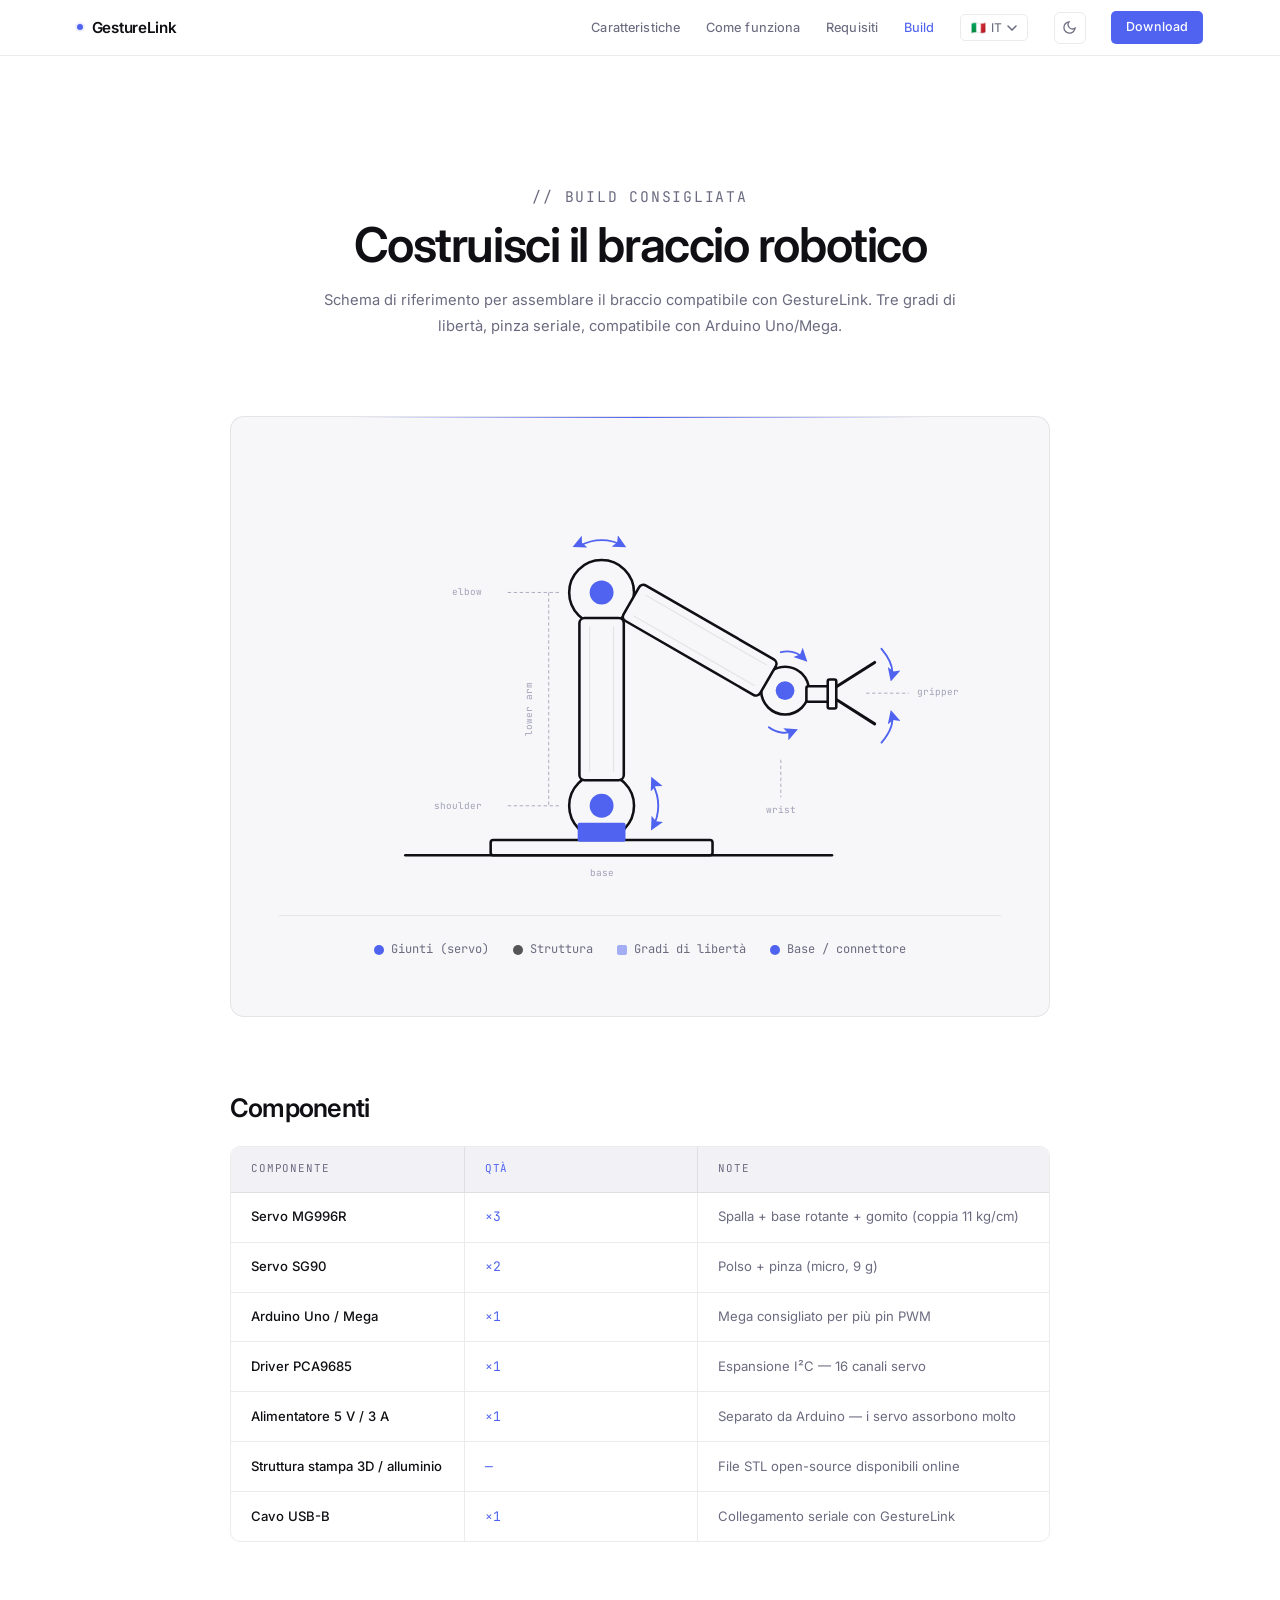
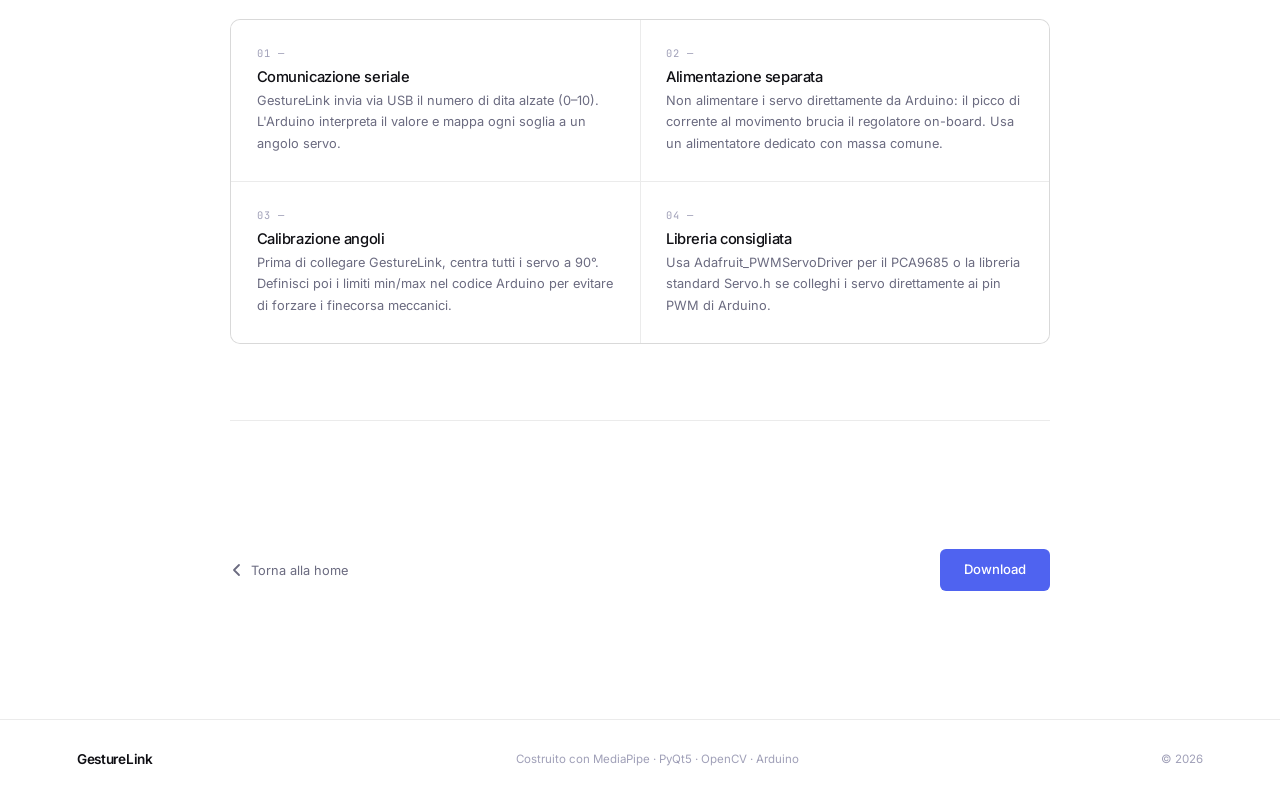
==== commit 460dd9b9: "Bug fixed symmetrical cards" ====
--- a/build.html
+++ b/build.html
@@ -177,7 +177,7 @@
             width: 100%;
             max-width: 820px;
             display: grid;
-            grid-template-columns: repeat(auto-fit, minmax(min(100%, 240px), 1fr));
+            grid-template-columns: repeat(2, 1fr);
             gap: 1px;
             border: 1px solid var(--line);
             border-radius: 10px;
@@ -254,6 +254,10 @@
 
             .build-row.header .build-cell.notes {
                 display: none;
+            }
+
+            .build-notes {
+                grid-template-columns: 1fr;
             }
         }
     </style>
--- a/style.css
+++ b/style.css
@@ -355,7 +355,7 @@
 
 .features-grid {
   display: grid;
-  grid-template-columns: repeat(auto-fit, minmax(min(100%, 260px), 1fr));
+  grid-template-columns: repeat(3, 1fr);
   border: 1px solid var(--line);
   border-radius: 10px;
   overflow: hidden;
@@ -584,7 +584,7 @@
 
   /* Features: 2 columns max on tablet */
   .features-grid {
-    grid-template-columns: repeat(auto-fit, minmax(min(100%, 220px), 1fr));
+    grid-template-columns: repeat(2, 1fr);
   }
 
   /* Steps: 2 columns */
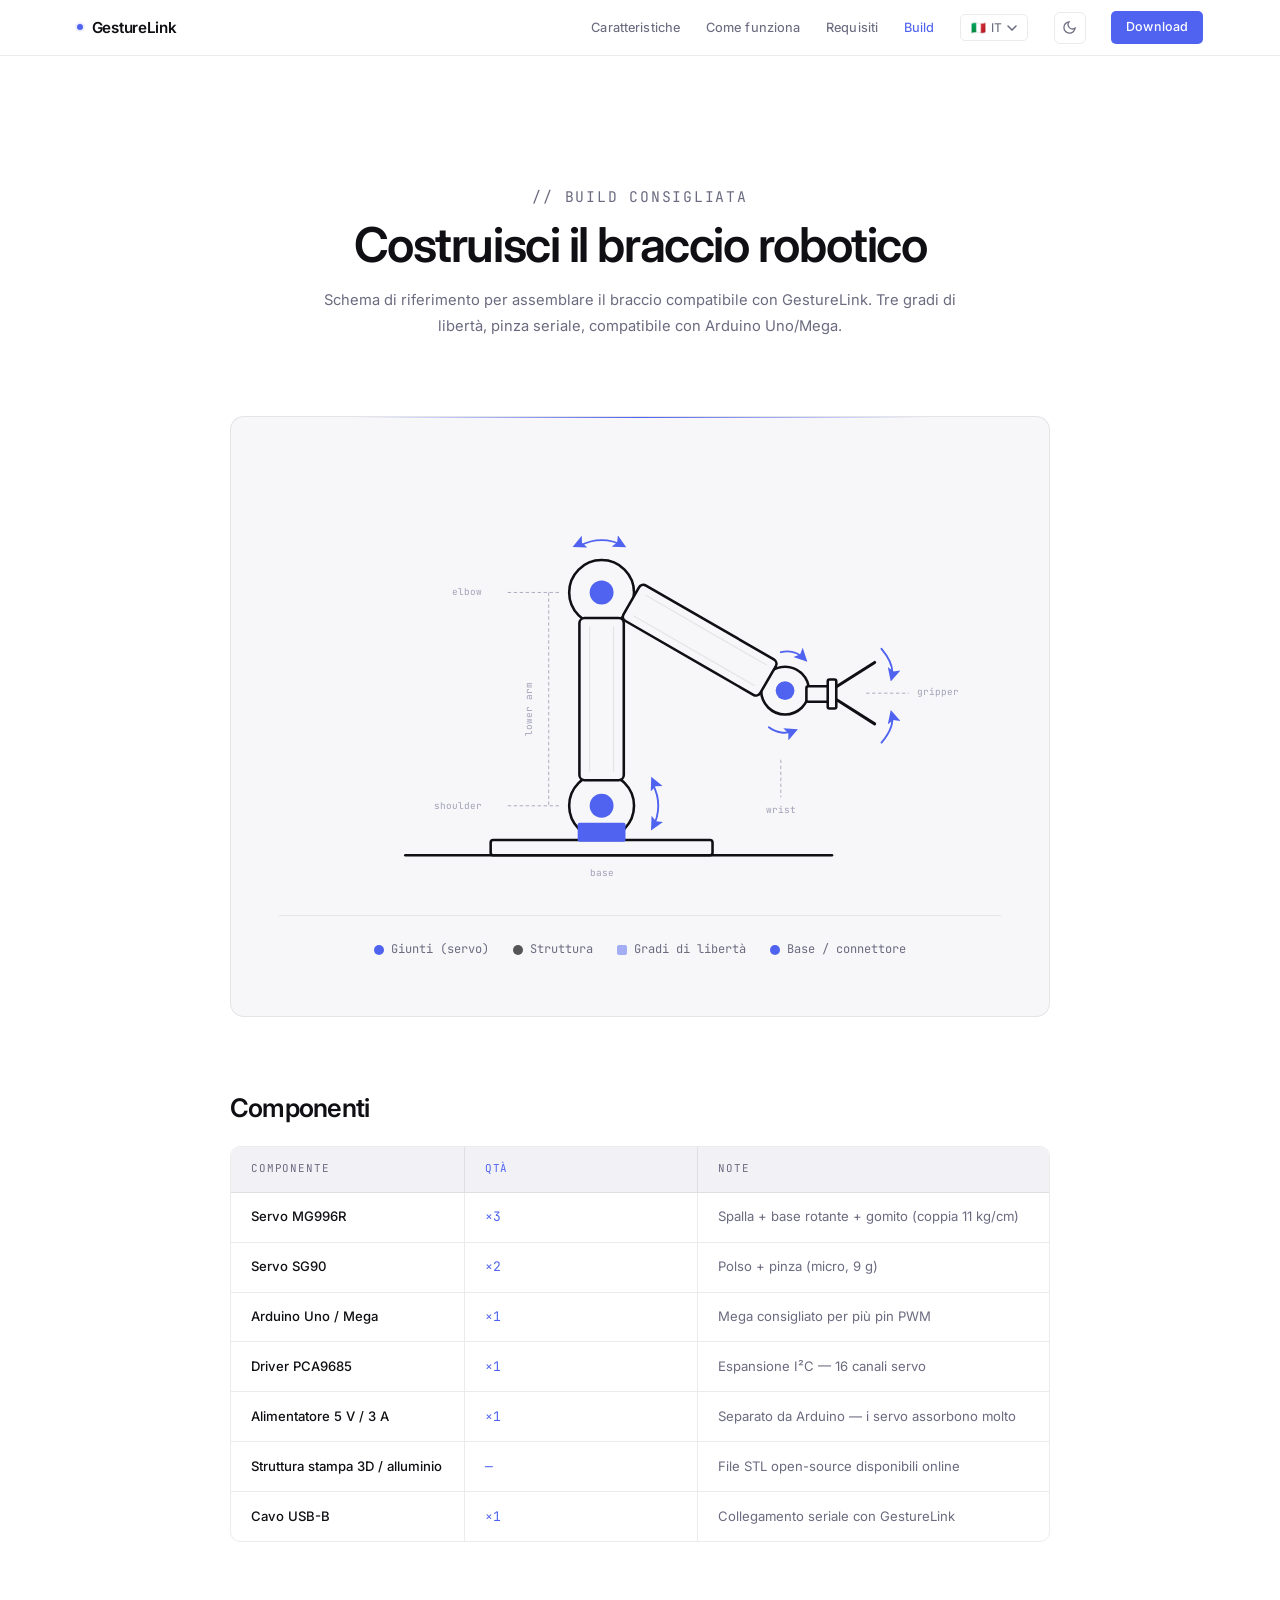
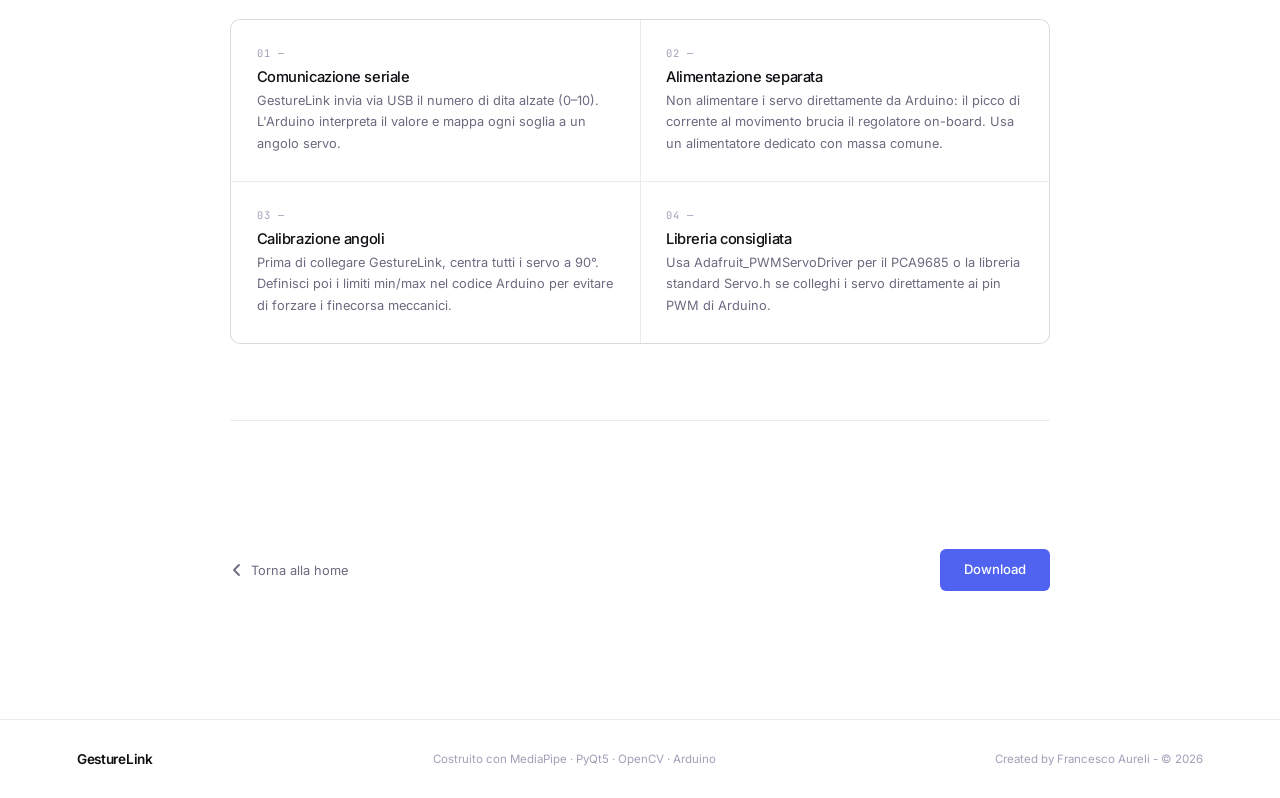
==== commit e66b81d3: "Signature added author signature" ====
--- a/build.html
+++ b/build.html
@@ -9,258 +9,8 @@
     <link
         href="https://fonts.googleapis.com/css2?family=Inter:wght@400;450;500;600&family=JetBrains+Mono:wght@300;400&display=swap"
         rel="stylesheet">
-    <link rel="stylesheet" href="style.css">
-    <style>
-        /* ── BUILD PAGE EXTRAS ───────────────────────────────────── */
-        .build-hero {
-            min-height: calc(100svh - 56px);
-            margin-top: 56px;
-            padding: var(--sy) var(--px);
-            display: flex;
-            flex-direction: column;
-            align-items: center;
-            gap: clamp(3rem, 6vw, 5rem);
-        }
-
-        .build-header {
-            text-align: center;
-            max-width: 640px;
-        }
-
-        .build-header .section-label {
-            margin-bottom: .6rem;
-        }
-
-        .build-header h1 {
-            font-size: clamp(1.9rem, 4vw, 3rem);
-            margin-bottom: 1rem;
-            animation: up .6s ease both;
-        }
-
-        .build-header p {
-            font-size: clamp(.82rem, 1.6vw, .92rem);
-            color: var(--text-2);
-            animation: up .6s .1s ease both;
-        }
-
-        /* ── DIAGRAM WRAPPER ────────────────────────────────────── */
-        .diagram-wrap {
-            width: 100%;
-            max-width: 820px;
-            border: 1px solid var(--line);
-            border-radius: 14px;
-            background: var(--bg-raised);
-            padding: clamp(2rem, 5vw, 3.5rem) clamp(1.5rem, 4vw, 3rem);
-            display: flex;
-            flex-direction: column;
-            align-items: center;
-            gap: 2rem;
-            animation: up .6s .15s ease both;
-            transition: background .25s ease, border-color .25s ease;
-            position: relative;
-            overflow: hidden;
-        }
-
-        .diagram-wrap::before {
-            content: '';
-            position: absolute;
-            top: 0;
-            left: 15%;
-            right: 15%;
-            height: 1px;
-            background: linear-gradient(90deg, transparent, var(--accent), transparent);
-        }
-
-        .diagram-wrap svg {
-            width: 100%;
-            max-width: 640px;
-            height: auto;
-        }
-
-        /* ── LEGEND ─────────────────────────────────────────────── */
-        .legend {
-            display: flex;
-            flex-wrap: wrap;
-            justify-content: center;
-            gap: .6rem 1.5rem;
-            padding-top: 1.5rem;
-            border-top: 1px solid var(--line);
-            width: 100%;
-        }
-
-        .legend-item {
-            display: flex;
-            align-items: center;
-            gap: 7px;
-            font-size: .75rem;
-            color: var(--text-2);
-            font-family: var(--mono);
-        }
-
-        .legend-dot {
-            width: 10px;
-            height: 10px;
-            border-radius: 50%;
-            flex-shrink: 0;
-        }
-
-        /* ── SPECS TABLE ────────────────────────────────────────── */
-        .build-specs {
-            width: 100%;
-            max-width: 820px;
-            animation: up .6s .25s ease both;
-        }
-
-        .build-specs h2 {
-            font-size: clamp(1.2rem, 2.5vw, 1.6rem);
-            margin-bottom: 1.5rem;
-        }
-
-        .build-table {
-            width: 100%;
-            border: 1px solid var(--line);
-            border-radius: 10px;
-            overflow: hidden;
-        }
-
-        .build-row {
-            display: grid;
-            grid-template-columns: 1fr 1fr 1.5fr;
-            border-bottom: 1px solid var(--line);
-            font-size: .82rem;
-            transition: background .15s;
-        }
-
-        .build-row:last-child {
-            border-bottom: none;
-        }
-
-        .build-row:hover {
-            background: var(--island);
-        }
-
-        .build-row.header {
-            background: var(--island);
-            font-family: var(--mono);
-            font-size: .68rem;
-            letter-spacing: .08em;
-            text-transform: uppercase;
-            color: var(--text-3);
-        }
-
-        .build-row.header:hover {
-            background: var(--island);
-        }
-
-        .build-cell {
-            padding: .85rem 1.25rem;
-            border-right: 1px solid var(--line);
-            color: var(--text-2);
-        }
-
-        .build-cell:last-child {
-            border-right: none;
-        }
-
-        .build-cell.part {
-            color: var(--text);
-            font-weight: 500;
-        }
-
-        .build-cell.qty {
-            color: var(--accent);
-            font-family: var(--mono);
-        }
-
-        /* ── NOTES ──────────────────────────────────────────────── */
-        .build-notes {
-            width: 100%;
-            max-width: 820px;
-            display: grid;
-            grid-template-columns: repeat(2, 1fr);
-            gap: 1px;
-            border: 1px solid var(--line);
-            border-radius: 10px;
-            overflow: hidden;
-            background: var(--line);
-            animation: up .6s .35s ease both;
-        }
-
-        .note-card {
-            background: var(--bg);
-            padding: clamp(1.2rem, 3vw, 1.6rem);
-            transition: background .18s;
-        }
-
-        .note-card:hover {
-            background: var(--bg-raised);
-        }
-
-        .note-num {
-            font-family: var(--mono);
-            font-size: .65rem;
-            letter-spacing: .1em;
-            color: var(--text-3);
-            margin-bottom: .4rem;
-        }
-
-        .note-card h3 {
-            font-size: .92rem;
-            font-weight: 500;
-            margin-bottom: .3rem;
-        }
-
-        .note-card p {
-            font-size: .8rem;
-            color: var(--text-2);
-            line-height: 1.7;
-        }
-
-        /* ── BACK LINK ───────────────────────────────────────────── */
-        .back-bar {
-            width: 100%;
-            max-width: 820px;
-            padding-top: var(--sy);
-            border-top: 1px solid var(--line);
-            display: flex;
-            justify-content: space-between;
-            align-items: center;
-            flex-wrap: wrap;
-            gap: .75rem;
-        }
-
-        .back-link {
-            display: inline-flex;
-            align-items: center;
-            gap: 7px;
-            color: var(--text-2);
-            text-decoration: none;
-            font-size: .8rem;
-            transition: color .18s;
-        }
-
-        .back-link:hover {
-            color: var(--accent);
-        }
-
-        @media (max-width: 480px) {
-            .build-row {
-                grid-template-columns: 1fr 1fr;
-            }
-
-            .build-cell.notes {
-                display: none;
-            }
-
-            .build-row.header .build-cell.notes {
-                display: none;
-            }
-
-            .build-notes {
-                grid-template-columns: 1fr;
-            }
-        }
-    </style>
+    <link rel="stylesheet" href="css/style.css">
+    <link rel="stylesheet" href="css/build.css">
 </head>
 
 <body>
@@ -593,10 +343,10 @@
     <footer>
         <span class="footer-logo">GestureLink</span>
         <p data-i18n="footer_built">Costruito con MediaPipe · PyQt5 · OpenCV · Arduino</p>
-        <p>© 2026</p>
+        <p>Created by Francesco Aureli - © 2026</p>
     </footer>
 
-    <script src="main.js" defer></script>
+    <script src="js/main.js" defer></script>
     <script>
         // Highlight active nav link
         document.querySelectorAll('.nav-links a').forEach(a => {
--- a/css/style.css
+++ b/css/style.css
@@ -0,0 +1,986 @@
+/* ── RESET ───────────────────────────────────────────────── */
+*,
+*::before,
+*::after {
+  box-sizing: border-box;
+  margin: 0;
+  padding: 0;
+}
+
+/* ── LIGHT TOKENS (default) ─────────────────────────────── */
+:root {
+  --bg: #ffffff;
+  --bg-raised: #f7f7f9;
+  --bg-subtle: #f0f0f4;
+  --line: rgba(0, 0, 0, 0.08);
+  --accent: #4f63f0;
+  --accent-dim: rgba(79, 99, 240, 0.1);
+  --text: #0f0f14;
+  --text-2: #6b6b80;
+  --text-3: #a0a0b8;
+  --cyan: #0ea5e9;
+  --nav-bg: rgba(255, 255, 255, 0.92);
+  --island: #f2f2f6;
+  --island-2: #eaeaf0;
+  --px: clamp(1.5rem, 6vw, 7rem);
+  --sy: clamp(5rem, 10vw, 8rem);
+  --sans: 'Inter', system-ui, sans-serif;
+  --mono: 'JetBrains Mono', monospace;
+  color-scheme: light;
+}
+
+/* ── DARK TOKENS ─────────────────────────────────────────── */
+[data-theme="dark"] {
+  --bg: #08080f;
+  --bg-raised: #0e0e18;
+  --bg-subtle: #111120;
+  --line: rgba(255, 255, 255, 0.07);
+  --accent: #5b6ef5;
+  --accent-dim: rgba(91, 110, 245, 0.12);
+  --text: #f0f0f5;
+  --text-2: #9090a8;
+  --text-3: #505068;
+  --cyan: #38bdf8;
+  --nav-bg: rgba(8, 8, 15, 0.92);
+  --island: #0e0e1c;
+  --island-2: #131326;
+  color-scheme: dark;
+}
+
+/* ── BASE ───────────────────────────────────────────────── */
+html {
+  scroll-behavior: smooth;
+}
+
+body {
+  background: var(--bg);
+  color: var(--text);
+  font-family: var(--sans);
+  font-size: clamp(14px, 1.4vw, 15px);
+  line-height: 1.65;
+  -webkit-font-smoothing: antialiased;
+  overflow-x: hidden;
+  transition: background .25s ease, color .25s ease;
+}
+
+section {
+  position: relative;
+  z-index: 1;
+}
+
+/* ── TYPOGRAPHY ─────────────────────────────────────────── */
+h1,
+h2,
+h3 {
+  font-weight: 600;
+  letter-spacing: -0.03em;
+  line-height: 1.1;
+  color: var(--text);
+}
+
+h1 {
+  font-size: clamp(2.6rem, 8vw, 5.5rem);
+}
+
+h2 {
+  font-size: clamp(1.7rem, 3.5vw, 2.6rem);
+  margin-bottom: 2.5rem;
+}
+
+h3 {
+  font-size: 1rem;
+  font-weight: 500;
+  margin-bottom: .35rem;
+}
+
+p {
+  color: var(--text-2);
+  line-height: 1.75;
+}
+
+/* ── NAV ────────────────────────────────────────────────── */
+nav {
+  position: fixed;
+  top: 0;
+  left: 0;
+  right: 0;
+  z-index: 100;
+  height: 56px;
+  display: flex;
+  align-items: center;
+  justify-content: space-between;
+  padding: 0 var(--px);
+  background: var(--nav-bg);
+  backdrop-filter: blur(20px);
+  border-bottom: 1px solid var(--line);
+  transition: background .25s ease, border-color .25s ease;
+}
+
+.nav-logo {
+  font-size: .95rem;
+  font-weight: 600;
+  letter-spacing: -0.02em;
+  color: var(--text);
+  text-decoration: none;
+  display: flex;
+  align-items: center;
+  gap: 9px;
+}
+
+.nav-logo .dot {
+  width: 6px;
+  height: 6px;
+  border-radius: 50%;
+  background: var(--accent);
+  box-shadow: 0 0 0 2px var(--accent-dim);
+  animation: breathe 3s ease-in-out infinite;
+}
+
+@keyframes breathe {
+
+  0%,
+  100% {
+    box-shadow: 0 0 0 2px var(--accent-dim);
+  }
+
+  50% {
+    box-shadow: 0 0 0 5px transparent;
+  }
+}
+
+.nav-links {
+  display: flex;
+  align-items: center;
+  gap: clamp(.5rem, 2vw, 1.75rem);
+  list-style: none;
+}
+
+.nav-links>li {
+  display: flex;
+  align-items: center;
+}
+
+.nav-links a {
+  color: var(--text-2);
+  text-decoration: none;
+  font-size: .8rem;
+  font-weight: 450;
+  letter-spacing: .01em;
+  transition: color .18s;
+}
+
+.nav-links a:hover {
+  color: var(--text);
+}
+
+.nav-cta {
+  background: var(--accent) !important;
+  color: #fff !important;
+  padding: 6px 15px;
+  border-radius: 5px;
+  font-size: .78rem !important;
+  font-weight: 500 !important;
+  transition: opacity .18s !important;
+}
+
+.nav-cta:hover {
+  opacity: .82;
+}
+
+@media (max-width: 580px) {
+  .hide-mobile {
+    display: none;
+  }
+}
+
+/* ── THEME TOGGLE ────────────────────────────────────────── */
+.theme-toggle {
+  display: flex;
+  align-items: center;
+  justify-content: center;
+  width: 32px;
+  height: 32px;
+  border: 1px solid var(--line);
+  border-radius: 6px;
+  background: transparent;
+  color: var(--text-2);
+  cursor: pointer;
+  transition: border-color .18s, color .18s, background .18s;
+  flex-shrink: 0;
+}
+
+.theme-toggle:hover {
+  border-color: var(--accent);
+  color: var(--accent);
+  background: var(--accent-dim);
+}
+
+/* show sun in dark mode, moon in light mode */
+:root .icon-sun {
+  display: none;
+}
+
+:root .icon-moon {
+  display: block;
+}
+
+[data-theme="dark"] .icon-sun {
+  display: block;
+}
+
+[data-theme="dark"] .icon-moon {
+  display: none;
+}
+
+/* ── LANG SWITCHER ──────────────────────────────────────── */
+.lang-switcher {
+  position: relative;
+}
+
+.lang-btn {
+  display: flex;
+  align-items: center;
+  gap: 5px;
+  background: transparent;
+  border: 1px solid var(--line);
+  border-radius: 5px;
+  padding: 5px 10px;
+  color: var(--text-2);
+  font-family: var(--sans);
+  font-size: .75rem;
+  font-weight: 450;
+  cursor: pointer;
+  transition: border-color .18s, color .18s;
+  white-space: nowrap;
+}
+
+.lang-btn:hover {
+  border-color: var(--accent);
+  color: var(--text);
+}
+
+.lang-chevron {
+  transition: transform .18s;
+}
+
+.lang-btn[aria-expanded="true"] .lang-chevron {
+  transform: rotate(180deg);
+}
+
+.lang-dropdown {
+  position: absolute;
+  top: calc(100% + 6px);
+  right: 0;
+  background: var(--bg);
+  border: 1px solid var(--line);
+  border-radius: 7px;
+  list-style: none;
+  min-width: 128px;
+  overflow: hidden;
+  opacity: 0;
+  pointer-events: none;
+  transform: translateY(-4px);
+  transition: opacity .15s, transform .15s;
+  z-index: 200;
+  box-shadow: 0 4px 24px rgba(0, 0, 0, 0.08);
+}
+
+.lang-dropdown.open {
+  opacity: 1;
+  pointer-events: auto;
+  transform: translateY(0);
+}
+
+.lang-option {
+  display: flex;
+  align-items: center;
+  gap: 8px;
+  padding: 9px 14px;
+  font-size: .8rem;
+  color: var(--text-2);
+  cursor: pointer;
+  transition: background .12s, color .12s;
+}
+
+.lang-option:hover {
+  background: var(--bg-raised);
+  color: var(--text);
+}
+
+.lang-option.active {
+  color: var(--accent);
+}
+
+/* ── HERO ───────────────────────────────────────────────── */
+#hero {
+  min-height: 100svh;
+  display: flex;
+  flex-direction: column;
+  align-items: center;
+  justify-content: center;
+  text-align: center;
+  padding: calc(56px + 4rem) var(--px) 4rem;
+  overflow: hidden;
+}
+
+#hero::before {
+  content: '';
+  position: absolute;
+  inset: 0;
+  background: radial-gradient(ellipse 70% 50% at 50% 40%, var(--accent-dim) 0%, transparent 70%);
+  pointer-events: none;
+  transition: background .25s ease;
+}
+
+.hero-glow {
+  display: none;
+}
+
+.hero-tag {
+  display: inline-flex;
+  align-items: center;
+  gap: 7px;
+  border: 1px solid var(--line);
+  border-radius: 100px;
+  padding: 4px 13px;
+  font-size: .72rem;
+  letter-spacing: .06em;
+  text-transform: uppercase;
+  color: var(--text-3);
+  margin-bottom: 1.75rem;
+  animation: up .6s ease both;
+}
+
+.hero-tag::before {
+  content: '';
+  width: 5px;
+  height: 5px;
+  border-radius: 50%;
+  background: var(--accent);
+  flex-shrink: 0;
+}
+
+h1 {
+  animation: up .6s .08s ease both;
+}
+
+h1 .gradient {
+  background: linear-gradient(95deg, var(--accent) 0%, var(--cyan) 100%);
+  -webkit-background-clip: text;
+  -webkit-text-fill-color: transparent;
+  background-clip: text;
+}
+
+.hero-sub {
+  max-width: 460px;
+  font-size: clamp(.82rem, 1.6vw, .92rem);
+  margin: 1.25rem auto 2.25rem;
+  color: var(--text-2);
+  animation: up .6s .16s ease both;
+}
+
+.hero-btns {
+  display: flex;
+  gap: .65rem;
+  justify-content: center;
+  flex-wrap: wrap;
+  animation: up .6s .24s ease both;
+}
+
+.btn-primary {
+  background: var(--accent);
+  color: #fff;
+  padding: 10px 24px;
+  border-radius: 6px;
+  text-decoration: none;
+  font-size: .82rem;
+  font-weight: 500;
+  border: none;
+  cursor: pointer;
+  font-family: var(--sans);
+  transition: opacity .18s, transform .14s;
+}
+
+.btn-primary:hover {
+  opacity: .82;
+  transform: translateY(-1px);
+}
+
+.btn-ghost {
+  background: transparent;
+  color: var(--text-2);
+  padding: 10px 24px;
+  border-radius: 6px;
+  text-decoration: none;
+  font-size: .82rem;
+  font-weight: 450;
+  border: 1px solid var(--line);
+  font-family: var(--sans);
+  transition: color .18s, border-color .18s, transform .14s;
+}
+
+.btn-ghost:hover {
+  color: var(--text);
+  border-color: var(--accent);
+  transform: translateY(-1px);
+}
+
+.hero-hand {
+  margin-top: clamp(3rem, 7vw, 5rem);
+  animation: up .6s .36s ease both;
+}
+
+.hero-hand svg {
+  width: clamp(140px, 35vw, 220px);
+  height: auto;
+  opacity: .9;
+  filter: drop-shadow(0 0 20px var(--accent-dim));
+}
+
+/* In light mode, make the white skeleton strokes dark */
+:root .hero-hand .bone-stroke {
+  stroke: rgba(0, 0, 0, 0.15);
+}
+
+[data-theme="dark"] .hero-hand .bone-stroke {
+  stroke: rgba(255, 255, 255, 0.2);
+}
+
+/* ── SHARED ─────────────────────────────────────────────── */
+.section-label {
+  font-size: .68rem;
+  font-family: var(--mono);
+  letter-spacing: .12em;
+  text-transform: uppercase;
+  color: var(--text-3);
+  margin-bottom: .6rem;
+}
+
+/* ── FEATURES ───────────────────────────────────────────── */
+#features {
+  padding: var(--sy) var(--px);
+  border-top: 1px solid var(--line);
+}
+
+.features-grid {
+  display: grid;
+  grid-template-columns: repeat(3, 1fr);
+  border: 1px solid var(--line);
+  border-radius: 10px;
+  overflow: hidden;
+  background: var(--island);
+}
+
+.feature-card {
+  padding: clamp(1.5rem, 3.5vw, 2rem);
+  background: var(--bg);
+  border-right: 1px solid var(--line);
+  border-bottom: 1px solid var(--line);
+  transition: background .18s;
+}
+
+.feature-card:hover {
+  background: var(--island);
+}
+
+.feature-icon {
+  font-size: 1.15rem;
+  margin-bottom: .9rem;
+  display: block;
+}
+
+.feature-card p {
+  font-size: .82rem;
+  color: var(--text-2);
+  margin-top: .25rem;
+}
+
+/* ── HOW IT WORKS ───────────────────────────────────────── */
+#how {
+  padding: var(--sy) var(--px);
+  background: var(--island);
+  border-top: 1px solid var(--line);
+  border-bottom: 1px solid var(--line);
+  transition: background .25s ease;
+}
+
+.steps {
+  display: grid;
+  grid-template-columns: repeat(auto-fit, minmax(min(100%, 190px), 1fr));
+  gap: clamp(2rem, 4vw, 3rem);
+  margin-top: 3rem;
+}
+
+.step {
+  display: flex;
+  flex-direction: column;
+  gap: .5rem;
+}
+
+.step-num {
+  font-family: var(--mono);
+  font-size: .65rem;
+  letter-spacing: .1em;
+  color: var(--text-3);
+}
+
+.step h3 {
+  font-size: .95rem;
+  font-weight: 500;
+}
+
+.step p {
+  font-size: .82rem;
+  color: var(--text-2);
+  margin-top: .15rem;
+}
+
+.step-line {
+  width: 24px;
+  height: 1px;
+  background: var(--accent);
+  margin-top: .6rem;
+  opacity: .4;
+}
+
+/* ── SPECS ──────────────────────────────────────────────── */
+#specs {
+  padding: var(--sy) var(--px);
+  border-top: 1px solid var(--line);
+}
+
+.specs-grid {
+  display: grid;
+  grid-template-columns: repeat(auto-fit, minmax(min(100%, 260px), 1fr));
+  border: 1px solid var(--line);
+  border-radius: 10px;
+  overflow: hidden;
+  margin-top: 3rem;
+  background: var(--island);
+}
+
+.spec-row {
+  display: flex;
+  justify-content: space-between;
+  align-items: center;
+  gap: 1.5rem;
+  padding: .85rem 1.4rem;
+  background: var(--bg);
+  border-right: 1px solid var(--line);
+  border-bottom: 1px solid var(--line);
+  font-size: .82rem;
+  transition: background .15s;
+}
+
+.spec-row:hover {
+  background: var(--island);
+}
+
+.spec-key {
+  color: var(--text-2);
+}
+
+.spec-val {
+  color: var(--accent);
+  font-weight: 500;
+  text-align: right;
+  white-space: nowrap;
+}
+
+/* ── DOWNLOAD ───────────────────────────────────────────── */
+#download {
+  padding: var(--sy) var(--px);
+  background: var(--island);
+  border-top: 1px solid var(--line);
+  text-align: center;
+  transition: background .25s ease;
+}
+
+.download-box {
+  max-width: 520px;
+  margin: 2.5rem auto 0;
+  padding: clamp(1.75rem, 5vw, 2.5rem);
+  border: 1px solid var(--line);
+  border-radius: 12px;
+  background: var(--island-2);
+  transition: background .25s ease, border-color .25s ease;
+}
+
+.download-version {
+  font-family: var(--mono);
+  font-size: .65rem;
+  letter-spacing: .1em;
+  text-transform: uppercase;
+  color: var(--text-3);
+  margin-bottom: .6rem;
+}
+
+.download-box h3 {
+  font-size: clamp(1.3rem, 3vw, 1.55rem);
+  font-weight: 600;
+  margin-bottom: .4rem;
+}
+
+.download-box>p {
+  font-size: .82rem;
+  color: var(--text-2);
+  margin-bottom: 1.75rem;
+}
+
+.download-placeholder {
+  display: inline-flex;
+  align-items: center;
+  gap: 7px;
+  border: 1px solid var(--line);
+  border-radius: 6px;
+  padding: 10px 22px;
+  color: var(--text-3);
+  font-size: .78rem;
+  font-family: var(--mono);
+  cursor: not-allowed;
+  user-select: none;
+  background: var(--island);
+}
+
+.download-placeholder::before {
+  content: '↓';
+  opacity: .4;
+}
+
+.download-note {
+  margin-top: 1rem;
+  font-size: .7rem;
+  font-family: var(--mono);
+  color: var(--text-3);
+}
+
+.req-list {
+  display: flex;
+  justify-content: center;
+  flex-wrap: wrap;
+  gap: .75rem 1.25rem;
+  margin-top: 1.75rem;
+  padding-top: 1.5rem;
+  border-top: 1px solid var(--line);
+}
+
+.req-item {
+  display: flex;
+  align-items: center;
+  gap: 5px;
+  font-size: .72rem;
+  color: var(--text-3);
+}
+
+.req-item::before {
+  content: '✓';
+  color: var(--accent);
+  font-size: .65rem;
+  font-weight: 600;
+}
+
+/* ── FOOTER ─────────────────────────────────────────────── */
+footer {
+  padding: 1.75rem var(--px);
+  border-top: 1px solid var(--line);
+  display: flex;
+  justify-content: space-between;
+  align-items: center;
+  flex-wrap: wrap;
+  gap: .6rem;
+}
+
+.footer-logo {
+  font-size: .85rem;
+  font-weight: 600;
+  letter-spacing: -0.02em;
+  color: var(--text);
+}
+
+footer p {
+  font-size: .72rem;
+  color: var(--text-3);
+}
+
+/* ── ANIMATIONS ─────────────────────────────────────────── */
+@keyframes up {
+  from {
+    opacity: 0;
+    transform: translateY(16px);
+  }
+
+  to {
+    opacity: 1;
+    transform: translateY(0);
+  }
+}
+
+.reveal {
+  opacity: 0;
+  transform: translateY(20px);
+  transition: opacity .55s ease, transform .55s ease;
+}
+
+.reveal.visible {
+  opacity: 1;
+  transform: translateY(0);
+}
+
+/* ── SCROLLBAR ──────────────────────────────────────────── */
+::-webkit-scrollbar {
+  width: 4px;
+}
+
+::-webkit-scrollbar-track {
+  background: var(--bg);
+}
+
+::-webkit-scrollbar-thumb {
+  background: var(--line);
+  border-radius: 4px;
+}
+
+/* ══════════════════════════════════════════════════════════
+   RESPONSIVE  —  mobile-first breakpoints
+   ══════════════════════════════════════════════════════════ */
+
+/* ── TABLET  (≤ 768px) ─────────────────────────────────── */
+@media (max-width: 768px) {
+
+  /* Tighten tokens on tablet */
+  :root {
+    --px: clamp(1.25rem, 5vw, 2.5rem);
+    --sy: clamp(3.5rem, 8vw, 5rem);
+  }
+
+  /* Nav: reduce gap between items */
+  .nav-links {
+    gap: .6rem;
+  }
+
+  /* Hero: less top padding */
+  #hero {
+    padding-top: calc(56px + 2.5rem);
+    padding-bottom: 2.5rem;
+  }
+
+  /* Hero subtitle: full width */
+  .hero-sub {
+    max-width: 100%;
+  }
+
+  /* Buttons: full width on small tablet */
+  .hero-btns {
+    flex-direction: column;
+    align-items: center;
+  }
+
+  .btn-primary,
+  .btn-ghost {
+    width: 100%;
+    max-width: 280px;
+    text-align: center;
+    justify-content: center;
+  }
+
+  /* Features: 2 columns max on tablet */
+  .features-grid {
+    grid-template-columns: repeat(2, 1fr);
+  }
+
+  /* Steps: 2 columns */
+  .steps {
+    grid-template-columns: 1fr 1fr;
+    gap: 2rem;
+  }
+
+  /* Specs: single column */
+  .specs-grid {
+    grid-template-columns: 1fr;
+  }
+
+  .spec-row {
+    border-right: none;
+  }
+
+  /* Download box: tighter padding */
+  .download-box {
+    padding: 1.5rem;
+  }
+
+  /* Footer: stack */
+  footer {
+    flex-direction: column;
+    align-items: flex-start;
+    gap: .4rem;
+  }
+}
+
+/* ── MOBILE  (≤ 480px) ─────────────────────────────────── */
+@media (max-width: 480px) {
+
+  :root {
+    --px: 1.1rem;
+    --sy: 3rem;
+  }
+
+  /* Nav: minimal padding, keep it tight */
+  nav {
+    padding: 0 1.1rem;
+    height: 52px;
+  }
+
+  /* Hide all nav text links — keep only lang + theme + cta */
+  .hide-mobile {
+    display: none !important;
+  }
+
+  /* Make logo slightly smaller */
+  .nav-logo {
+    font-size: .88rem;
+  }
+
+  /* Hero */
+  #hero {
+    padding-top: calc(52px + 2rem);
+    padding-bottom: 2.5rem;
+    min-height: 100svh;
+  }
+
+  /* Hero tag: wrap text if needed */
+  .hero-tag {
+    font-size: .65rem;
+    padding: 4px 10px;
+    text-align: center;
+    white-space: normal;
+    line-height: 1.4;
+  }
+
+  /* h2: more breathing room */
+  h2 {
+    margin-bottom: 1.75rem;
+  }
+
+  /* Hand SVG: smaller on phone */
+  .hero-hand svg {
+    width: clamp(120px, 55vw, 180px);
+  }
+
+  .hero-hand {
+    margin-top: 2rem;
+  }
+
+  /* Features: single column */
+  .features-grid {
+    grid-template-columns: 1fr;
+  }
+
+  .feature-card {
+    border-right: none;
+  }
+
+  /* Steps: single column */
+  .steps {
+    grid-template-columns: 1fr;
+    gap: 1.75rem;
+  }
+
+  /* Section labels: smaller */
+  .section-label {
+    font-size: .62rem;
+  }
+
+  /* Specs: ensure no horizontal overflow */
+  .spec-row {
+    flex-wrap: wrap;
+    gap: .35rem;
+  }
+
+  .spec-val {
+    text-align: left;
+  }
+
+  /* Download */
+  .download-box {
+    padding: 1.25rem 1rem;
+    border-radius: 10px;
+  }
+
+  .download-placeholder {
+    width: 100%;
+    justify-content: center;
+    padding: 11px 16px;
+    font-size: .72rem;
+  }
+
+  .req-list {
+    gap: .5rem 1rem;
+  }
+
+  /* Lang dropdown: wider on mobile */
+  .lang-dropdown {
+    min-width: 110px;
+    right: 0;
+  }
+
+  /* Footer */
+  footer {
+    padding: 1.25rem 1.1rem;
+  }
+}
+
+/* ── VERY SMALL  (≤ 360px) ─────────────────────────────── */
+@media (max-width: 360px) {
+  :root {
+    --px: .9rem;
+  }
+
+  nav {
+    padding: 0 .9rem;
+  }
+
+  .nav-cta {
+    padding: 6px 10px;
+    font-size: .72rem !important;
+  }
+
+  .lang-btn {
+    padding: 5px 7px;
+    font-size: .7rem;
+  }
+
+  footer {
+    padding: 1rem .9rem;
+  }
+}
+
+/* ── TOUCH: remove hover effects that look wrong on mobile ── */
+@media (hover: none) {
+  .feature-card:hover {
+    background: var(--bg);
+  }
+
+  .spec-row:hover {
+    background: var(--bg);
+  }
+
+  .btn-primary:hover {
+    transform: none;
+    opacity: 1;
+  }
+
+  .btn-ghost:hover {
+    transform: none;
+  }
+
+  .lang-btn:hover {
+    border-color: var(--line);
+    color: var(--text-2);
+  }
+
+  .theme-toggle:hover {
+    border-color: var(--line);
+    color: var(--text-2);
+    background: transparent;
+  }
+}
--- a/css/build.css
+++ b/css/build.css
@@ -0,0 +1,249 @@
+/* ── BUILD PAGE EXTRAS ───────────────────────────────────── */
+.build-hero {
+    min-height: calc(100svh - 56px);
+    margin-top: 56px;
+    padding: var(--sy) var(--px);
+    display: flex;
+    flex-direction: column;
+    align-items: center;
+    gap: clamp(3rem, 6vw, 5rem);
+}
+
+.build-header {
+    text-align: center;
+    max-width: 640px;
+}
+
+.build-header .section-label {
+    margin-bottom: .6rem;
+}
+
+.build-header h1 {
+    font-size: clamp(1.9rem, 4vw, 3rem);
+    margin-bottom: 1rem;
+    animation: up .6s ease both;
+}
+
+.build-header p {
+    font-size: clamp(.82rem, 1.6vw, .92rem);
+    color: var(--text-2);
+    animation: up .6s .1s ease both;
+}
+
+/* ── DIAGRAM WRAPPER ────────────────────────────────────── */
+.diagram-wrap {
+    width: 100%;
+    max-width: 820px;
+    border: 1px solid var(--line);
+    border-radius: 14px;
+    background: var(--bg-raised);
+    padding: clamp(2rem, 5vw, 3.5rem) clamp(1.5rem, 4vw, 3rem);
+    display: flex;
+    flex-direction: column;
+    align-items: center;
+    gap: 2rem;
+    animation: up .6s .15s ease both;
+    transition: background .25s ease, border-color .25s ease;
+    position: relative;
+    overflow: hidden;
+}
+
+.diagram-wrap::before {
+    content: '';
+    position: absolute;
+    top: 0;
+    left: 15%;
+    right: 15%;
+    height: 1px;
+    background: linear-gradient(90deg, transparent, var(--accent), transparent);
+}
+
+.diagram-wrap svg {
+    width: 100%;
+    max-width: 640px;
+    height: auto;
+}
+
+/* ── LEGEND ─────────────────────────────────────────────── */
+.legend {
+    display: flex;
+    flex-wrap: wrap;
+    justify-content: center;
+    gap: .6rem 1.5rem;
+    padding-top: 1.5rem;
+    border-top: 1px solid var(--line);
+    width: 100%;
+}
+
+.legend-item {
+    display: flex;
+    align-items: center;
+    gap: 7px;
+    font-size: .75rem;
+    color: var(--text-2);
+    font-family: var(--mono);
+}
+
+.legend-dot {
+    width: 10px;
+    height: 10px;
+    border-radius: 50%;
+    flex-shrink: 0;
+}
+
+/* ── SPECS TABLE ────────────────────────────────────────── */
+.build-specs {
+    width: 100%;
+    max-width: 820px;
+    animation: up .6s .25s ease both;
+}
+
+.build-specs h2 {
+    font-size: clamp(1.2rem, 2.5vw, 1.6rem);
+    margin-bottom: 1.5rem;
+}
+
+.build-table {
+    width: 100%;
+    border: 1px solid var(--line);
+    border-radius: 10px;
+    overflow: hidden;
+}
+
+.build-row {
+    display: grid;
+    grid-template-columns: 1fr 1fr 1.5fr;
+    border-bottom: 1px solid var(--line);
+    font-size: .82rem;
+    transition: background .15s;
+}
+
+.build-row:last-child {
+    border-bottom: none;
+}
+
+.build-row:hover {
+    background: var(--island);
+}
+
+.build-row.header {
+    background: var(--island);
+    font-family: var(--mono);
+    font-size: .68rem;
+    letter-spacing: .08em;
+    text-transform: uppercase;
+    color: var(--text-3);
+}
+
+.build-row.header:hover {
+    background: var(--island);
+}
+
+.build-cell {
+    padding: .85rem 1.25rem;
+    border-right: 1px solid var(--line);
+    color: var(--text-2);
+}
+
+.build-cell:last-child {
+    border-right: none;
+}
+
+.build-cell.part {
+    color: var(--text);
+    font-weight: 500;
+}
+
+.build-cell.qty {
+    color: var(--accent);
+    font-family: var(--mono);
+}
+
+/* ── NOTES ──────────────────────────────────────────────── */
+.build-notes {
+    width: 100%;
+    max-width: 820px;
+    display: grid;
+    grid-template-columns: repeat(2, 1fr);
+    gap: 1px;
+    border: 1px solid var(--line);
+    border-radius: 10px;
+    overflow: hidden;
+    background: var(--line);
+    animation: up .6s .35s ease both;
+}
+
+.note-card {
+    background: var(--bg);
+    padding: clamp(1.2rem, 3vw, 1.6rem);
+    transition: background .18s;
+}
+
+.note-card:hover {
+    background: var(--bg-raised);
+}
+
+.note-num {
+    font-family: var(--mono);
+    font-size: .65rem;
+    letter-spacing: .1em;
+    color: var(--text-3);
+    margin-bottom: .4rem;
+}
+
+.note-card h3 {
+    font-size: .92rem;
+    font-weight: 500;
+    margin-bottom: .3rem;
+}
+
+.note-card p {
+    font-size: .8rem;
+    color: var(--text-2);
+    line-height: 1.7;
+}
+
+/* ── BACK LINK ───────────────────────────────────────────── */
+.back-bar {
+    width: 100%;
+    max-width: 820px;
+    padding-top: var(--sy);
+    border-top: 1px solid var(--line);
+    display: flex;
+    justify-content: space-between;
+    align-items: center;
+    flex-wrap: wrap;
+    gap: .75rem;
+}
+
+.back-link {
+    display: inline-flex;
+    align-items: center;
+    gap: 7px;
+    color: var(--text-2);
+    text-decoration: none;
+    font-size: .8rem;
+    transition: color .18s;
+}
+
+.back-link:hover {
+    color: var(--accent);
+}
+
+@media (max-width: 480px) {
+    .build-row {
+        grid-template-columns: 1fr 1fr;
+    }
+
+    .build-cell.notes {
+        display: none;
+    }
+
+    .build-row.header .build-cell.notes {
+        display: none;
+    }
+
+    .build-notes {
+        grid-template-columns: 1fr;
+    }
+}
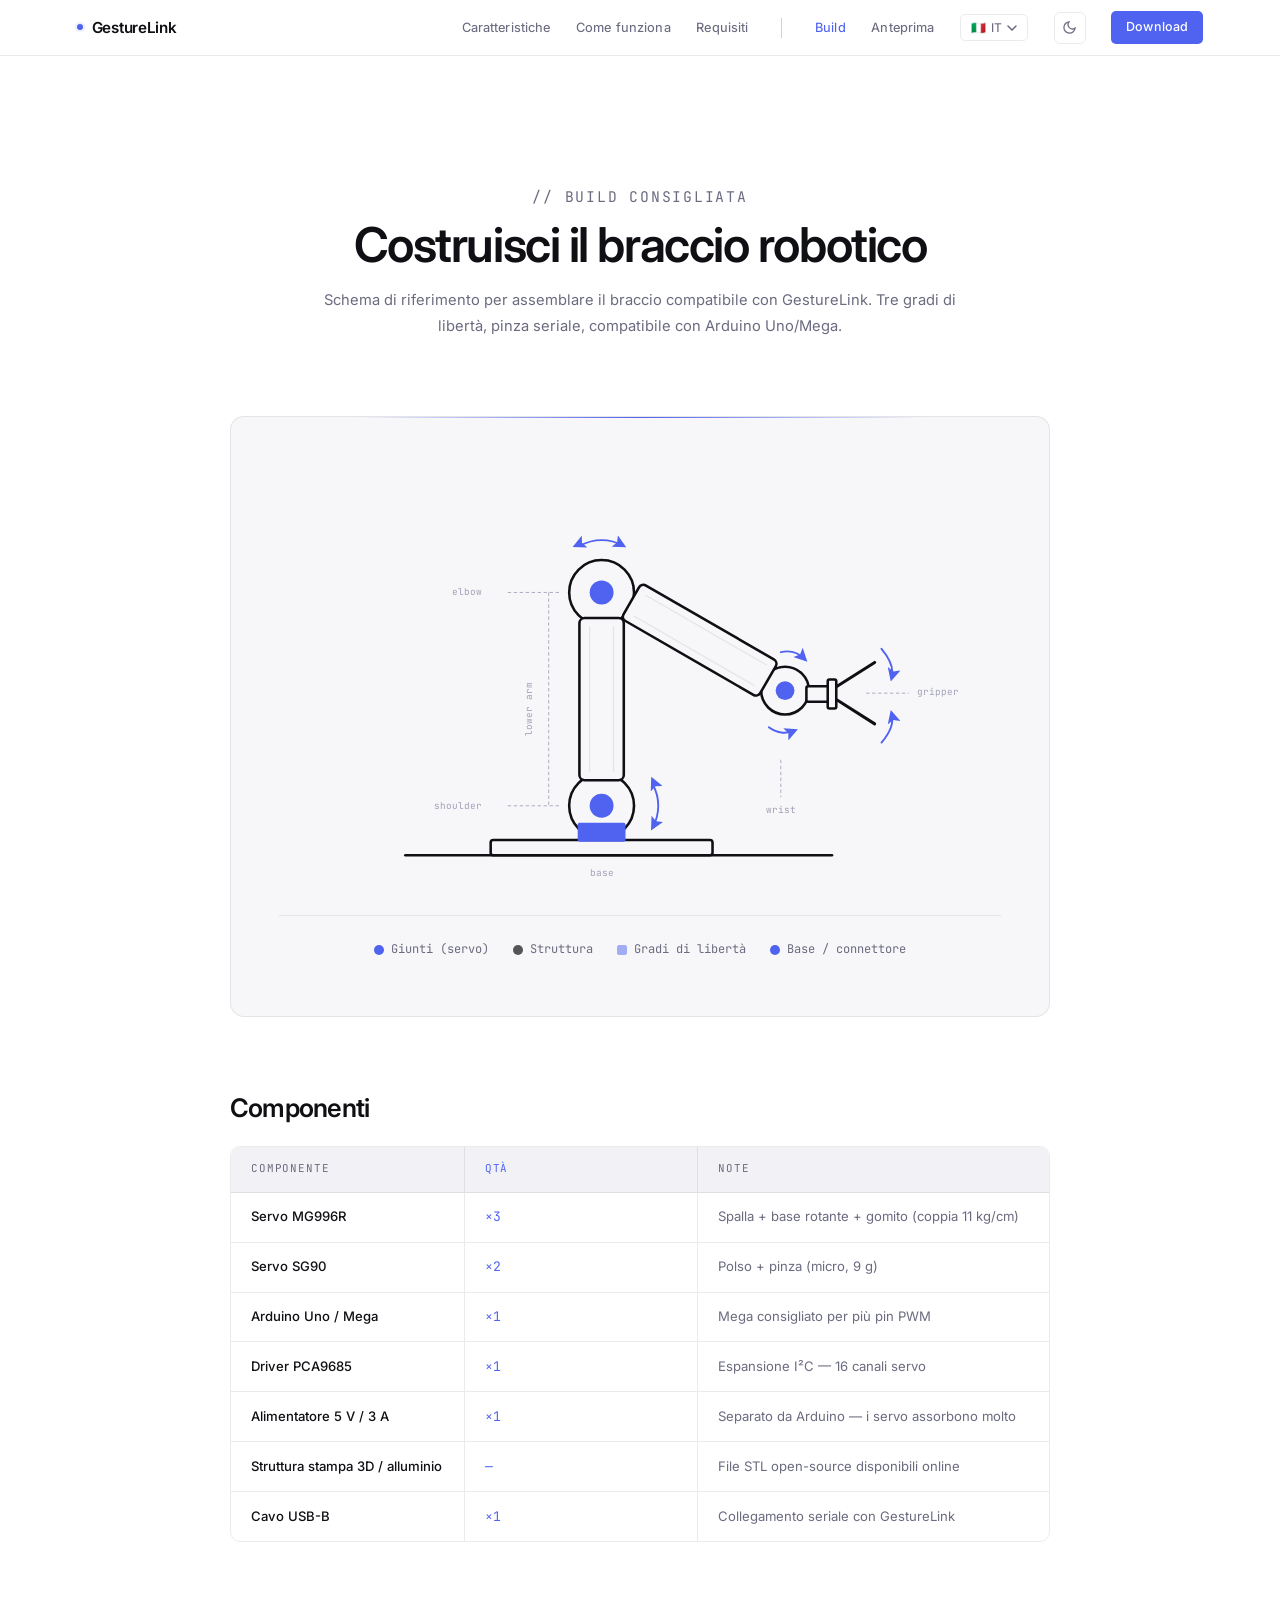
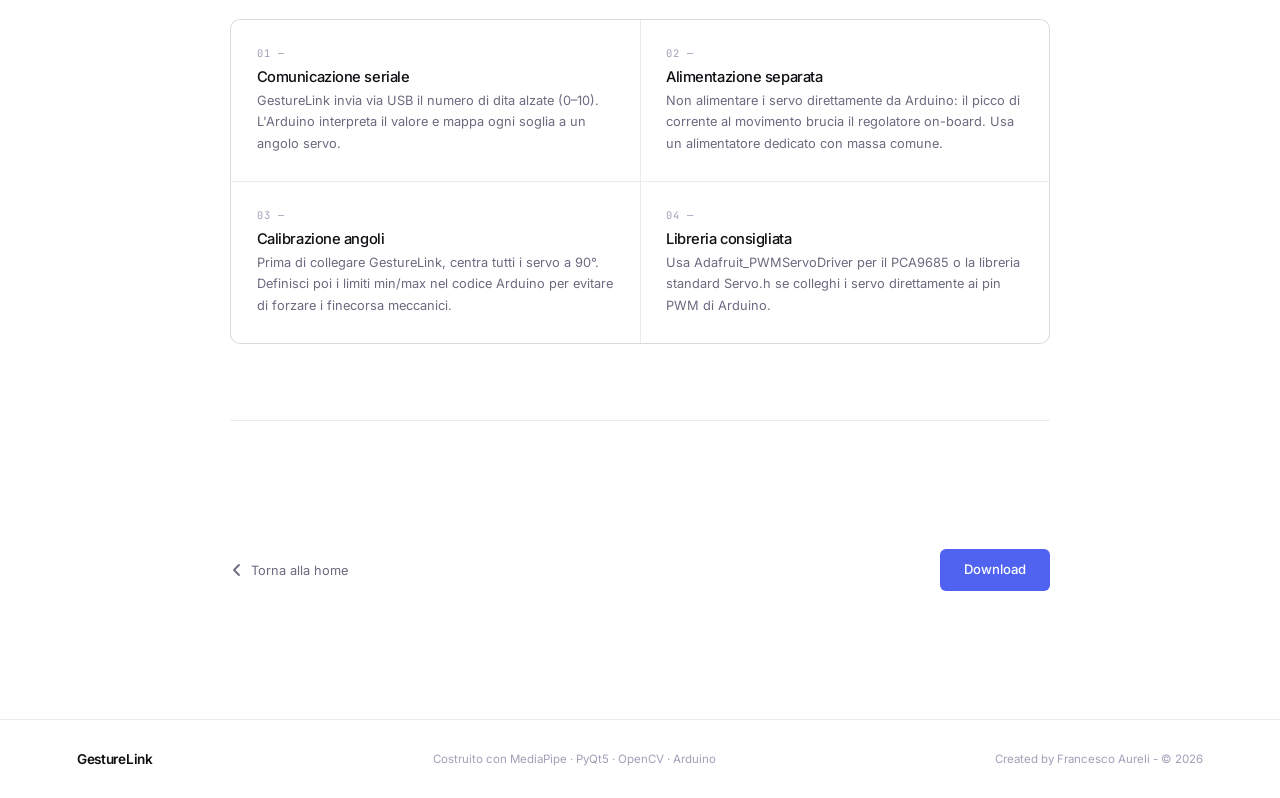
==== commit 5c783bca: "Preview page Added the preview page where you can see the app layout" ====
--- a/build.html
+++ b/build.html
@@ -25,7 +25,11 @@
             <li class="hide-mobile"><a href="index.html#features" data-i18n="nav_features">Caratteristiche</a></li>
             <li class="hide-mobile"><a href="index.html#how" data-i18n="nav_how">Come funziona</a></li>
             <li class="hide-mobile"><a href="index.html#specs" data-i18n="nav_specs">Requisiti</a></li>
+
+            <li class="nav-divider hide-mobile"></li>
+
             <li class="hide-mobile"><a href="build.html" class="active-page" data-i18n="nav_build">Build</a></li>
+            <li class="hide-mobile"><a href="preview.html" class="active-page" data-i18n="nav_preview">Anteprima</a></li>
             <li>
                 <div class="lang-switcher" id="langSwitcher">
                     <button class="lang-btn" id="langBtn" aria-haspopup="listbox" aria-expanded="false">
--- a/css/style.css
+++ b/css/style.css
@@ -148,6 +148,14 @@
   }
 }
 
+.nav-divider {
+  width: 1px;
+  height: 20px;
+  background: currentColor;
+  opacity: 0.18;
+  margin: 0 0.45rem;
+}
+
 .nav-links {
   display: flex;
   align-items: center;
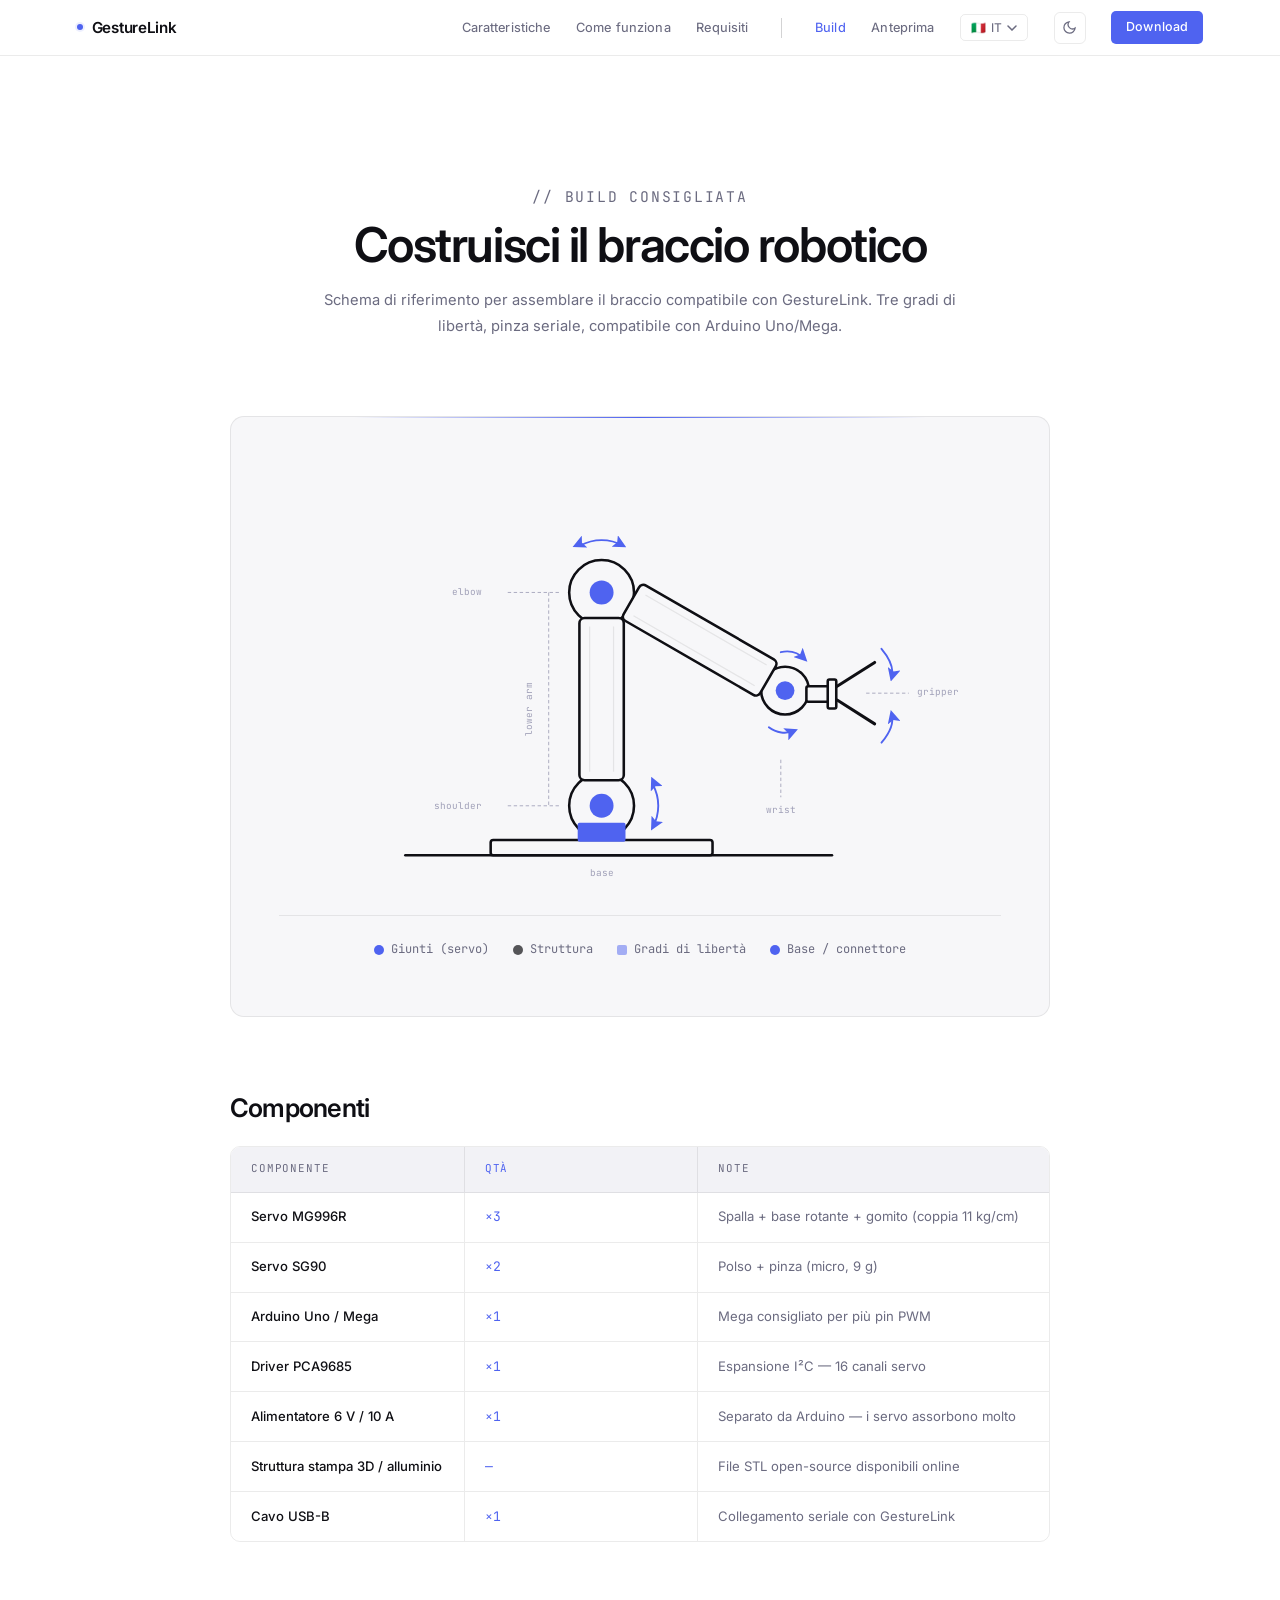
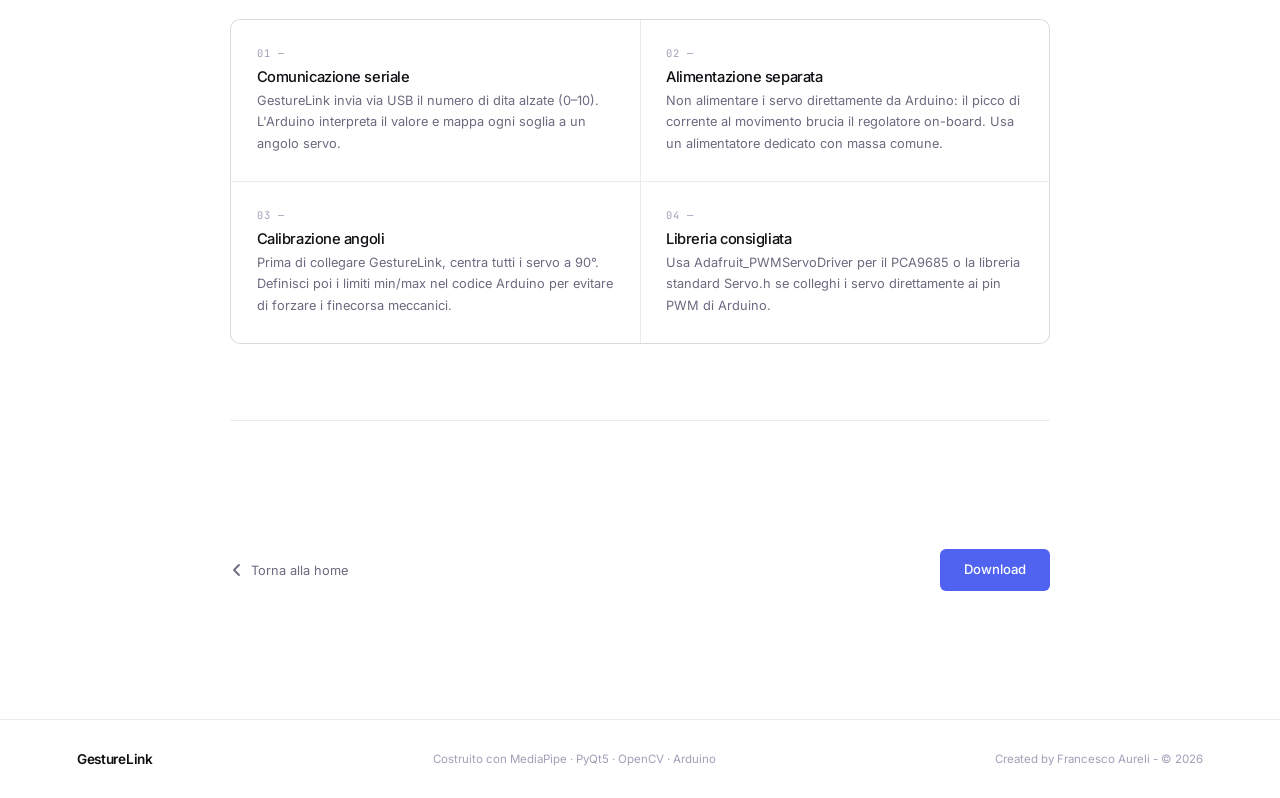
==== commit bb60489c: "Syntax error fix "5V / 3A power supply" ---> "6V / 10A" power supply" ====
--- a/build.html
+++ b/build.html
@@ -69,6 +69,11 @@
         </ul>
     </nav>
 
+    <div class="mobile-secondary-nav">
+      <a href="build.html" class="active-page" data-i18n="nav_build">Build</a>
+      <a href="preview.html"  data-i18n="nav_preview">Anteprima</a>
+    </div>
+
     <main class="build-hero">
 
         <!-- HEADER -->
@@ -284,7 +289,7 @@
                     <div class="build-cell notes" data-i18n="bom_4_n">Espansione I²C — 16 canali servo</div>
                 </div>
                 <div class="build-row">
-                    <div class="build-cell part" data-i18n="bom_5_p">Alimentatore 5 V / 3 A</div>
+                    <div class="build-cell part" data-i18n="bom_5_p">Alimentatore 6 V / 10 A</div>
                     <div class="build-cell qty">×1</div>
                     <div class="build-cell notes" data-i18n="bom_5_n">Separato da Arduino — i servo assorbono molto
                     </div>
--- a/css/style.css
+++ b/css/style.css
@@ -201,6 +201,58 @@
   }
 }
 
+/* ── SECONDARY NAV (mobile only) ────────────────────────────────────────────────── */
+.mobile-secondary-nav {
+  display: none;
+}
+
+@media (max-width: 768px) {
+  .mobile-secondary-nav {
+    display: flex;
+    justify-content: center;
+    gap: 0.5rem;
+    position: fixed;
+    top: 56px;           /* attaccata sotto la nav */
+    left: 0;
+    right: 0;
+    z-index: 99;
+    background: var(--nav-bg);
+    backdrop-filter: blur(20px);
+    border-bottom: 1px solid var(--line);
+    padding: 0.45rem var(--px);
+    transition: background .25s ease;
+  }
+
+  .mobile-secondary-nav a {
+    padding: 0.35rem 1rem;
+    border-radius: 999px;
+    font-size: 0.78rem;
+    font-weight: 450;
+    text-decoration: none;
+    color: var(--text-2);
+    border: 1px solid var(--line);
+    transition: all 0.2s ease;
+  }
+
+  .mobile-secondary-nav a.active-page {
+    color: var(--accent);
+    border-color: var(--accent);
+    background: var(--accent-dim);
+    font-weight: 500;
+  }
+
+  /* compensa l'altezza della seconda barra nell'hero */
+  #hero {
+    padding-top: calc(56px + 36px + 2.5rem);
+  }
+}
+
+@media (max-width: 480px) {
+  #hero {
+    padding-top: calc(52px + 36px + 2rem);
+  }
+}
+
 /* ── THEME TOGGLE ────────────────────────────────────────── */
 .theme-toggle {
   display: flex;
